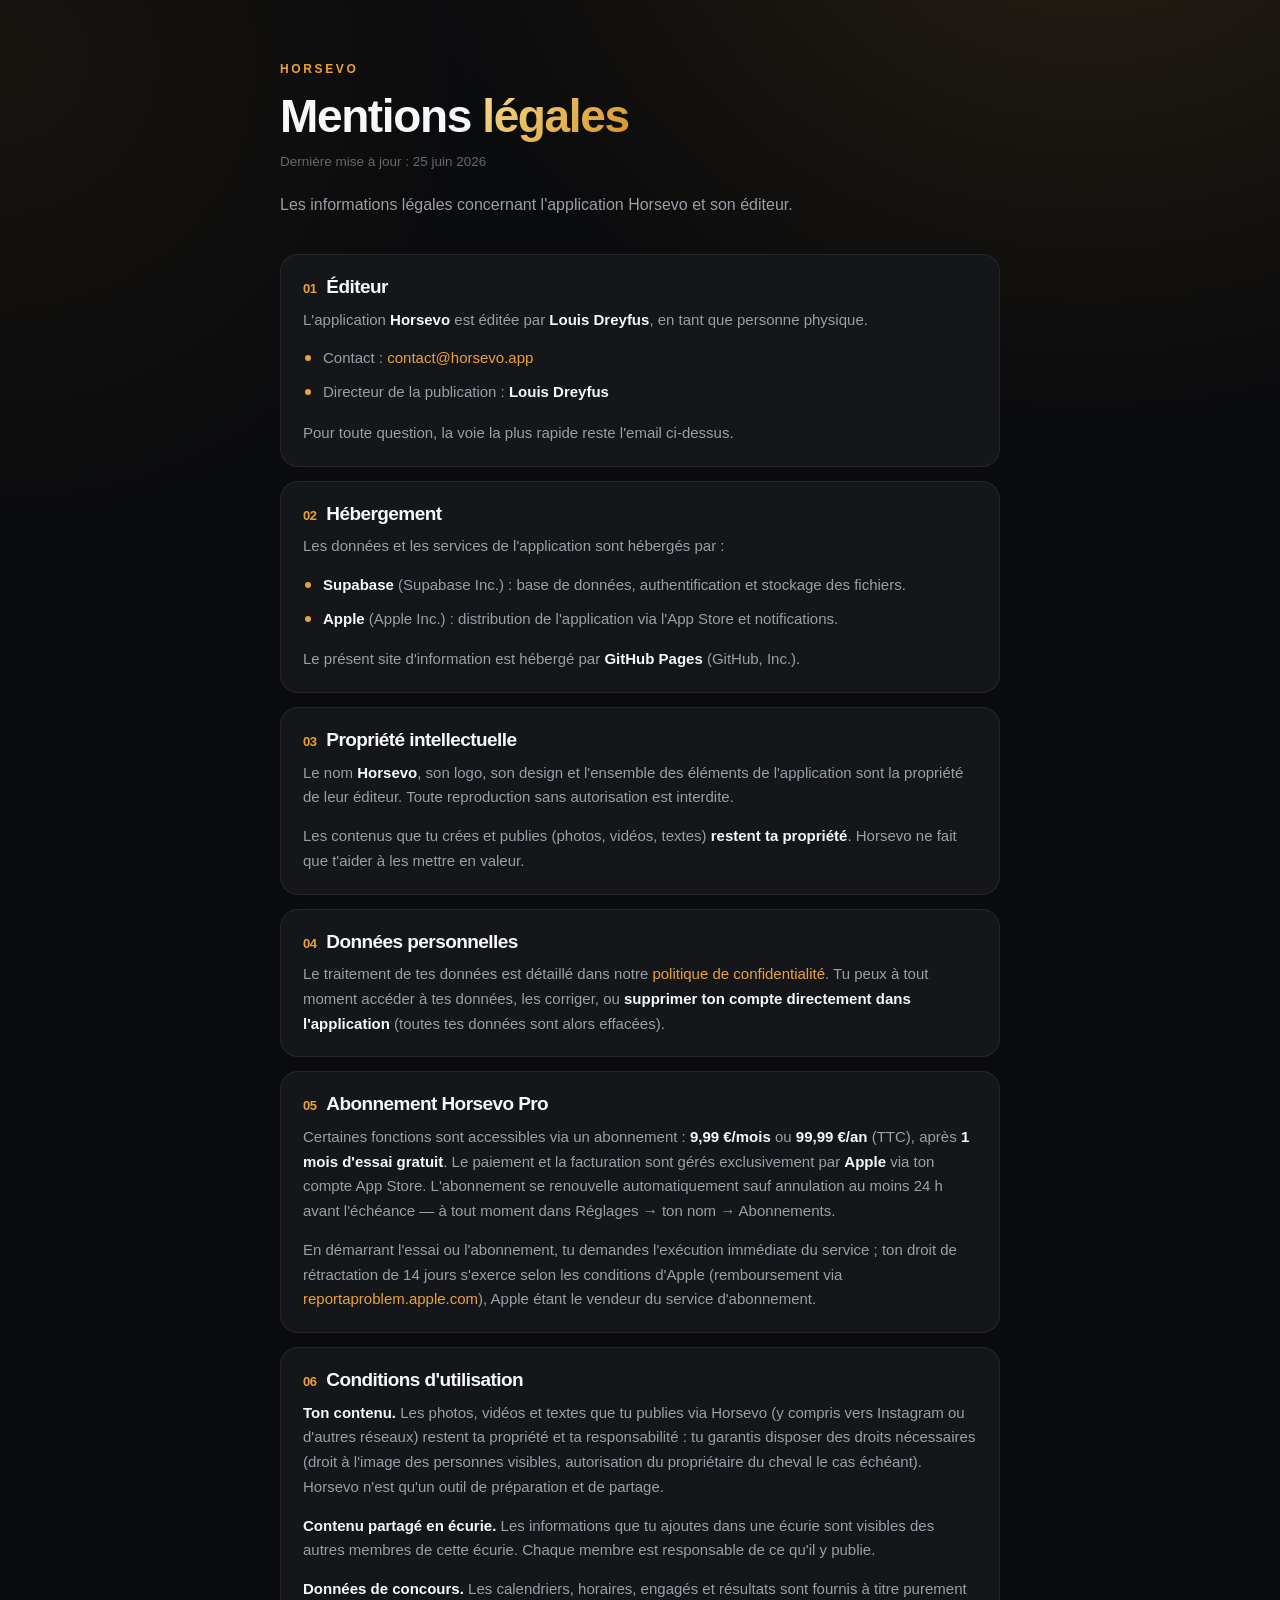
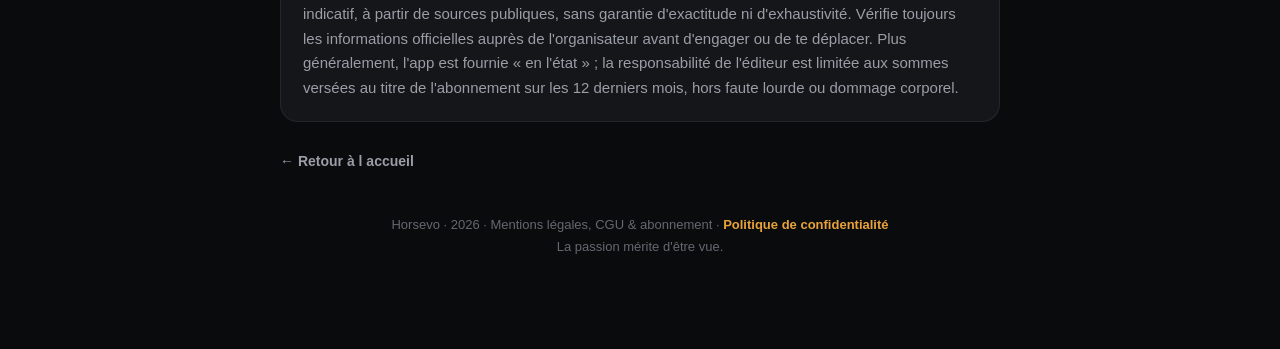
==== conditions.html @ 895c9dab "contact@horsevo.app remplace l'adresse personnelle (20 occurrences)" ====
<!doctype html>
<html lang="fr">
<head>
<meta charset="utf-8" />
<meta name="viewport" content="width=device-width, initial-scale=1, viewport-fit=cover" />
<title>Horsevo · Mentions légales</title>
<meta name="description" content="Mentions légales de l'application Horsevo.">


<style>
  :root{
    --bg:#0a0b0d;--surf:#15161a;--surf2:#1c1e23;--line:rgba(255,255,255,.07);
    --ink:#f6f8fa;--mut:#9a9ea7;--dim:#64686f;
    --amber:#e9a23b;--soft:#f3d488;--gold:linear-gradient(135deg,#f6da8c,#d49426);
  }
  *{box-sizing:border-box;margin:0;padding:0}
  body{background:var(--bg);color:var(--ink);font-family:-apple-system,BlinkMacSystemFont,"SF Pro Display","SF Pro Text","Helvetica Neue",Arial,sans-serif;line-height:1.65;-webkit-font-smoothing:antialiased;padding:0 22px 90px;
    background-image:radial-gradient(90% 50% at 85% -8%,rgba(233,162,59,.13),transparent 60%),radial-gradient(70% 45% at 0% 3%,rgba(233,162,59,.06),transparent 55%)}
  .wrap{max-width:720px;margin:0 auto}
  h1,h2{font-family:-apple-system,BlinkMacSystemFont,"SF Pro Display","SF Pro Text","Helvetica Neue",Arial,sans-serif;letter-spacing:-.03em;line-height:1.08;font-weight:600}
  a{color:var(--amber);text-decoration:none}
  a:hover{text-decoration:underline}
  .gold{background:var(--gold);-webkit-background-clip:text;background-clip:text;color:transparent}
  header{padding:60px 0 22px}
  .eyebrow{font-size:12px;letter-spacing:.22em;text-transform:uppercase;color:var(--amber);font-weight:600}
  h1{font-size:clamp(32px,8vw,46px);margin:12px 0 10px}
  .updated{font-size:13.5px;color:var(--dim);font-weight:500}
  .intro{font-size:16px;color:var(--mut);max-width:560px;margin:18px 0 0}
  section{background:var(--surf);border:1px solid var(--line);border-radius:18px;padding:22px 22px 6px;margin-top:14px}
  h2{font-size:19px;margin-bottom:10px;display:flex;align-items:baseline;gap:10px}
  h2 .num{font-size:13px;color:var(--amber);font-weight:600;font-family:-apple-system,BlinkMacSystemFont,"SF Pro Display","SF Pro Text","Helvetica Neue",Arial,sans-serif;flex:none}
  section p{font-size:15px;color:var(--mut);margin-bottom:14px}
  section p b,section li b{color:var(--ink);font-weight:600}
  ul{list-style:none;margin:0 0 16px;padding:0}
  li{position:relative;padding-left:20px;font-size:15px;color:var(--mut);margin-bottom:9px}
  li::before{content:"";position:absolute;left:2px;top:9px;width:6px;height:6px;border-radius:50%;background:var(--amber)}
  footer{text-align:center;padding:40px 0 0;color:var(--dim);font-size:13px;line-height:1.7}
  footer a{font-weight:600}
</style>
</head>
<body>
<div class="wrap">
  <header>
    <div class="eyebrow">Horsevo</div>
    <h1>Mentions <span class="gold">légales</span></h1>
    <div class="updated">Dernière mise à jour : 25 juin 2026</div>
    <p class="intro">Les informations légales concernant l'application Horsevo et son éditeur.</p>
  </header>

  <section>
    <h2><span class="num">01</span> Éditeur</h2>
    <p>L'application <b>Horsevo</b> est éditée par <b>Louis Dreyfus</b>, en tant que personne physique.</p>
    <ul>
      <li>Contact : <a href="mailto:contact@horsevo.app">contact@horsevo.app</a></li>
      <li>Directeur de la publication : <b>Louis Dreyfus</b></li>
    </ul>
    <p>Pour toute question, la voie la plus rapide reste l'email ci-dessus.</p>
  </section>

  <section>
    <h2><span class="num">02</span> Hébergement</h2>
    <p>Les données et les services de l'application sont hébergés par :</p>
    <ul>
      <li><b>Supabase</b> (Supabase Inc.) : base de données, authentification et stockage des fichiers.</li>
      <li><b>Apple</b> (Apple Inc.) : distribution de l'application via l'App Store et notifications.</li>
    </ul>
    <p>Le présent site d'information est hébergé par <b>GitHub Pages</b> (GitHub, Inc.).</p>
  </section>

  <section>
    <h2><span class="num">03</span> Propriété intellectuelle</h2>
    <p>Le nom <b>Horsevo</b>, son logo, son design et l'ensemble des éléments de l'application sont la propriété de leur éditeur. Toute reproduction sans autorisation est interdite.</p>
    <p>Les contenus que tu crées et publies (photos, vidéos, textes) <b>restent ta propriété</b>. Horsevo ne fait que t'aider à les mettre en valeur.</p>
  </section>

  <section>
    <h2><span class="num">04</span> Données personnelles</h2>
    <p>Le traitement de tes données est détaillé dans notre <a href="privacy.html">politique de confidentialité</a>. Tu peux à tout moment accéder à tes données, les corriger, ou <b>supprimer ton compte directement dans l'application</b> (toutes tes données sont alors effacées).</p>
  </section>

  <section>
    <h2><span class="num">05</span> Abonnement Horsevo Pro</h2>
    <p>Certaines fonctions sont accessibles via un abonnement : <b>9,99 €/mois</b> ou <b>99,99 €/an</b> (TTC), après <b>1 mois d'essai gratuit</b>. Le paiement et la facturation sont gérés exclusivement par <b>Apple</b> via ton compte App Store. L'abonnement se renouvelle automatiquement sauf annulation au moins 24 h avant l'échéance — à tout moment dans Réglages → ton nom → Abonnements.</p>
    <p>En démarrant l'essai ou l'abonnement, tu demandes l'exécution immédiate du service ; ton droit de rétractation de 14 jours s'exerce selon les conditions d'Apple (remboursement via <a href="https://reportaproblem.apple.com" rel="noopener">reportaproblem.apple.com</a>), Apple étant le vendeur du service d'abonnement.</p>
  </section>

  <section>
    <h2><span class="num">06</span> Conditions d'utilisation</h2>
    <p><b>Ton contenu.</b> Les photos, vidéos et textes que tu publies via Horsevo (y compris vers Instagram ou d'autres réseaux) restent ta propriété et ta responsabilité : tu garantis disposer des droits nécessaires (droit à l'image des personnes visibles, autorisation du propriétaire du cheval le cas échéant). Horsevo n'est qu'un outil de préparation et de partage.</p>
    <p><b>Contenu partagé en écurie.</b> Les informations que tu ajoutes dans une écurie sont visibles des autres membres de cette écurie. Chaque membre est responsable de ce qu'il y publie.</p>
    <p><b>Données de concours.</b> Les calendriers, horaires, engagés et résultats sont fournis à titre purement indicatif, à partir de sources publiques, sans garantie d'exactitude ni d'exhaustivité. Vérifie toujours les informations officielles auprès de l'organisateur avant d'engager ou de te déplacer. Plus généralement, l'app est fournie « en l'état » ; la responsabilité de l'éditeur est limitée aux sommes versées au titre de l'abonnement sur les 12 derniers mois, hors faute lourde ou dommage corporel.</p>
  </section>

  
  <a href="/" style="display:inline-block;margin-top:28px;font-size:14px;font-weight:600;color:var(--mut);text-decoration:none">← Retour à l accueil</a>

  <footer>
    Horsevo · 2026 · Mentions légales, CGU &amp; abonnement · <a href="privacy.html">Politique de confidentialité</a><br>
    La passion mérite d'être vue.
  </footer>
</div>
</body>
</html>
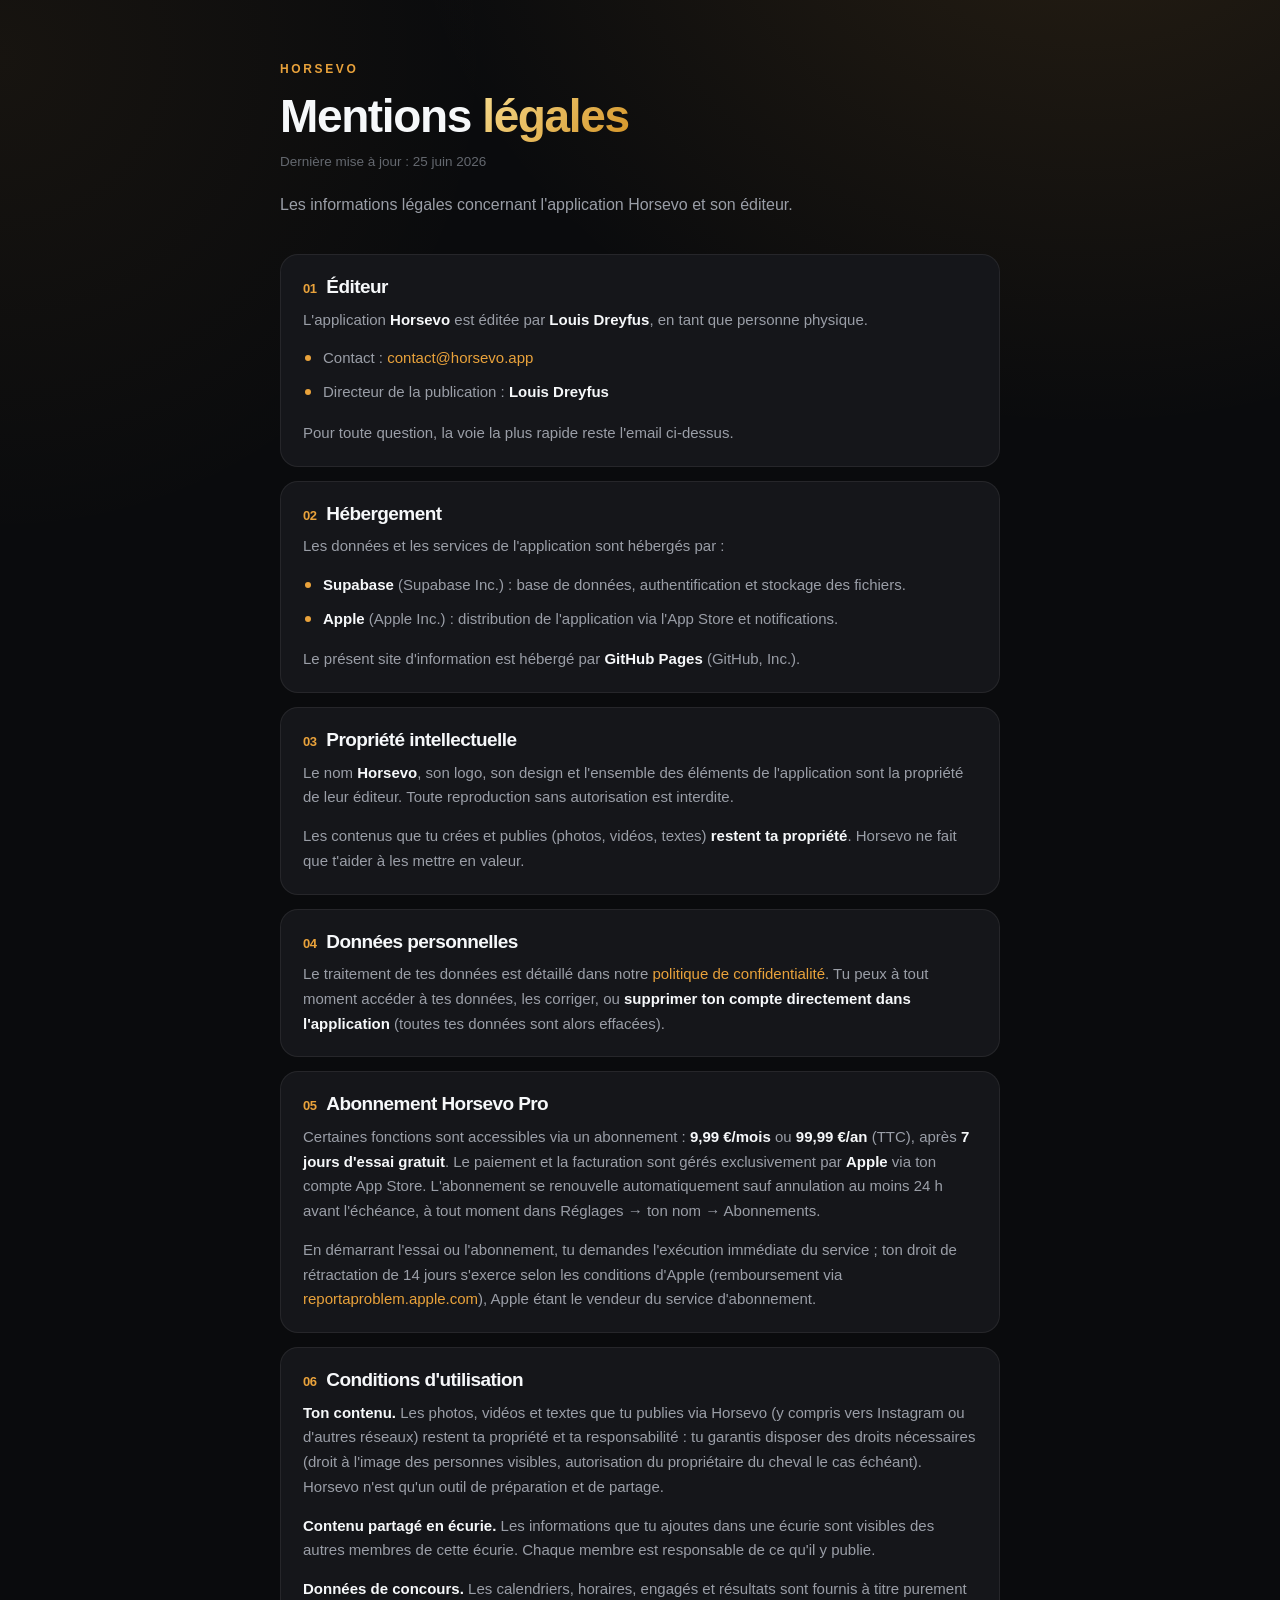
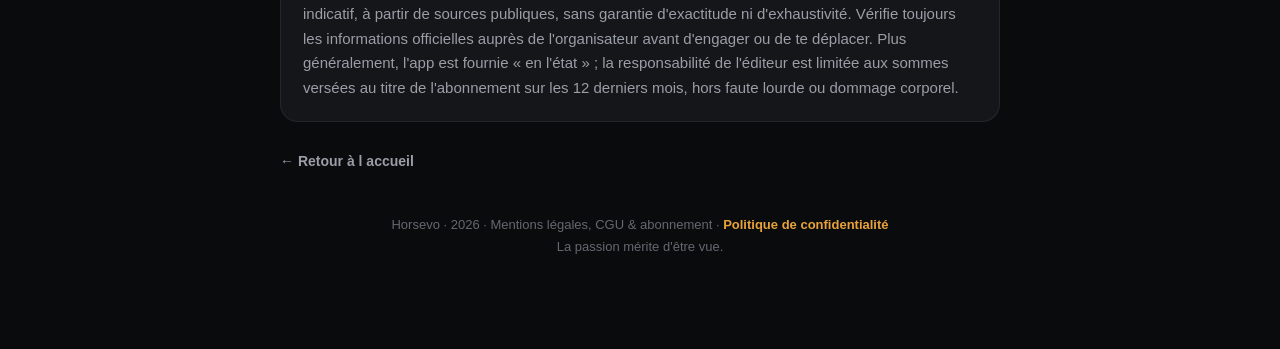
==== commit 9064729b: "Nouveau site vitrine : accueil refait, film de présentation, essai de 7 jours Accueil entièrement re" ====
--- a/conditions.html
+++ b/conditions.html
@@ -75,12 +75,12 @@
 
   <section>
     <h2><span class="num">04</span> Données personnelles</h2>
-    <p>Le traitement de tes données est détaillé dans notre <a href="privacy.html">politique de confidentialité</a>. Tu peux à tout moment accéder à tes données, les corriger, ou <b>supprimer ton compte directement dans l'application</b> (toutes tes données sont alors effacées).</p>
+    <p>Le traitement de tes données est détaillé dans notre <a href="/confidentialite">politique de confidentialité</a>. Tu peux à tout moment accéder à tes données, les corriger, ou <b>supprimer ton compte directement dans l'application</b> (toutes tes données sont alors effacées).</p>
   </section>
 
   <section>
     <h2><span class="num">05</span> Abonnement Horsevo Pro</h2>
-    <p>Certaines fonctions sont accessibles via un abonnement : <b>9,99 €/mois</b> ou <b>99,99 €/an</b> (TTC), après <b>1 mois d'essai gratuit</b>. Le paiement et la facturation sont gérés exclusivement par <b>Apple</b> via ton compte App Store. L'abonnement se renouvelle automatiquement sauf annulation au moins 24 h avant l'échéance — à tout moment dans Réglages → ton nom → Abonnements.</p>
+    <p>Certaines fonctions sont accessibles via un abonnement : <b>9,99 €/mois</b> ou <b>99,99 €/an</b> (TTC), après <b>7 jours d'essai gratuit</b>. Le paiement et la facturation sont gérés exclusivement par <b>Apple</b> via ton compte App Store. L'abonnement se renouvelle automatiquement sauf annulation au moins 24 h avant l'échéance, à tout moment dans Réglages → ton nom → Abonnements.</p>
     <p>En démarrant l'essai ou l'abonnement, tu demandes l'exécution immédiate du service ; ton droit de rétractation de 14 jours s'exerce selon les conditions d'Apple (remboursement via <a href="https://reportaproblem.apple.com" rel="noopener">reportaproblem.apple.com</a>), Apple étant le vendeur du service d'abonnement.</p>
   </section>
 
@@ -95,7 +95,7 @@
   <a href="/" style="display:inline-block;margin-top:28px;font-size:14px;font-weight:600;color:var(--mut);text-decoration:none">← Retour à l accueil</a>
 
   <footer>
-    Horsevo · 2026 · Mentions légales, CGU &amp; abonnement · <a href="privacy.html">Politique de confidentialité</a><br>
+    Horsevo · 2026 · Mentions légales, CGU &amp; abonnement · <a href="/confidentialite">Politique de confidentialité</a><br>
     La passion mérite d'être vue.
   </footer>
 </div>
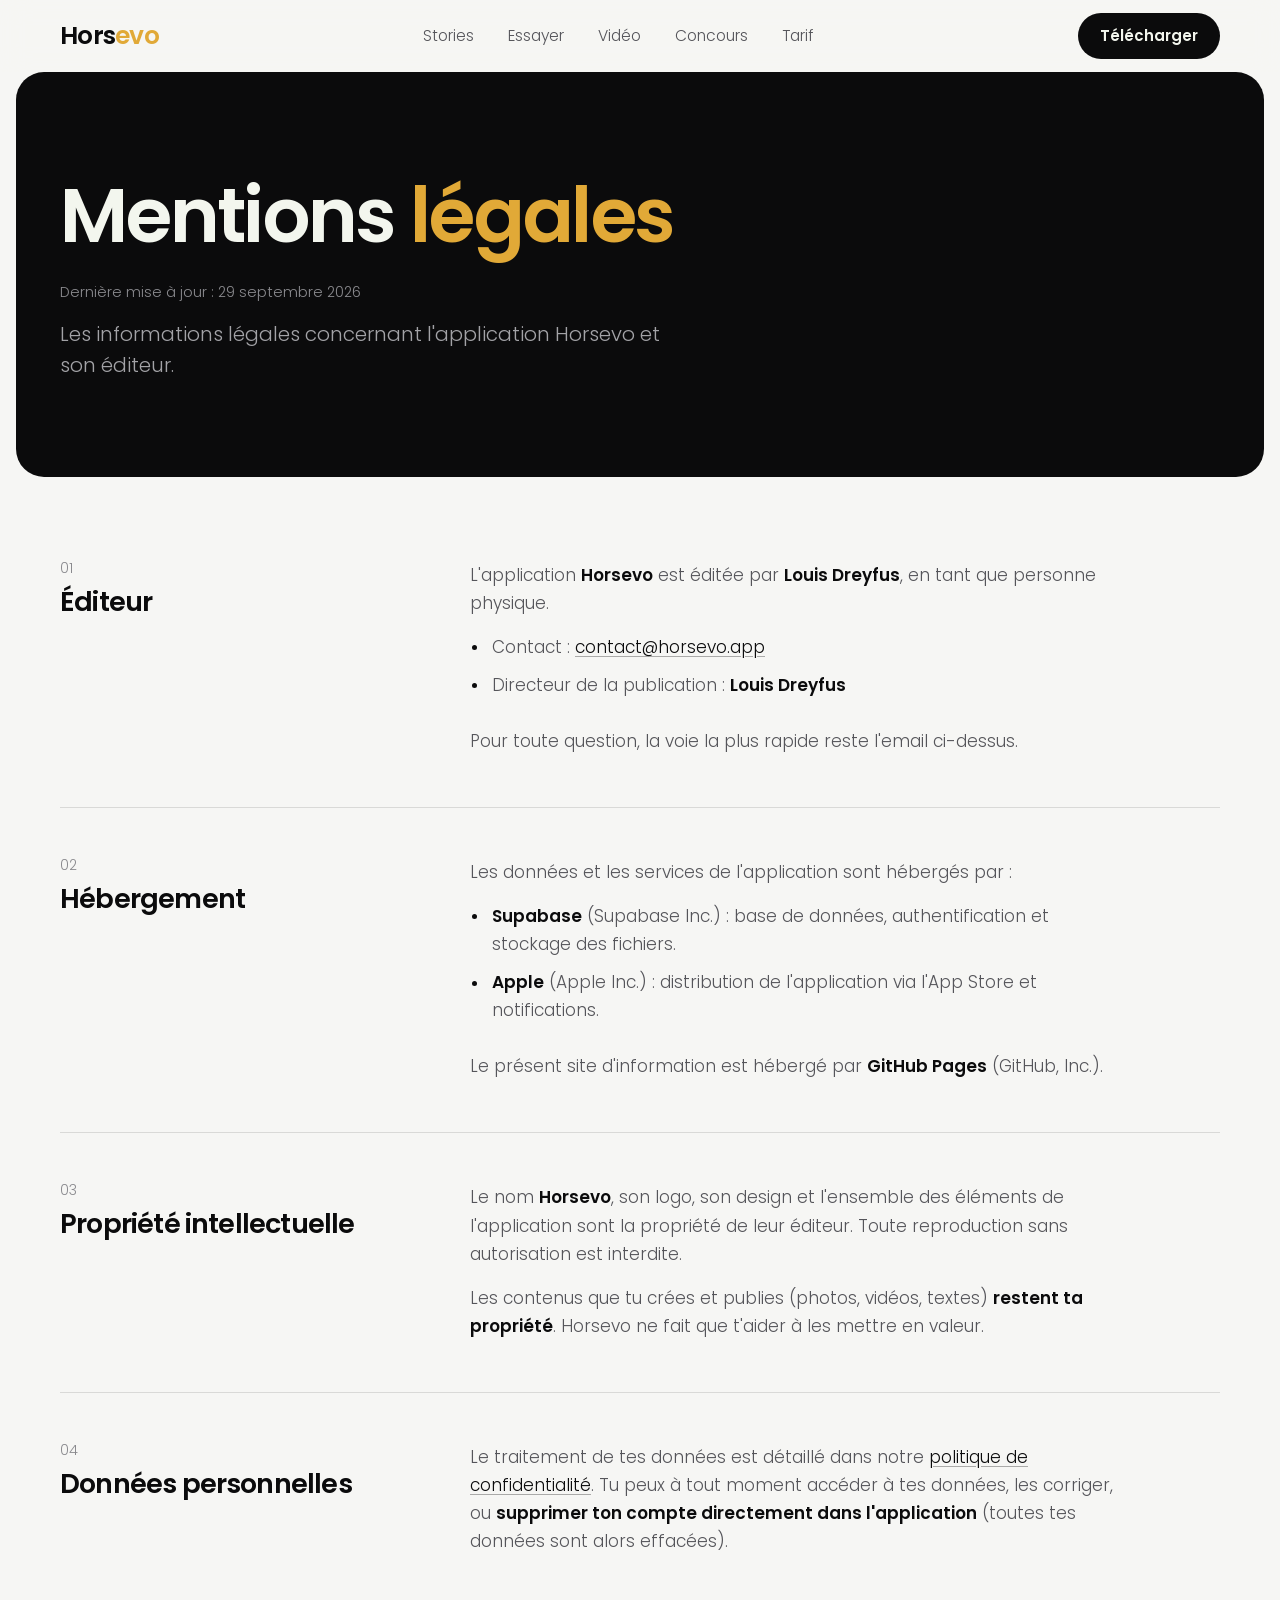
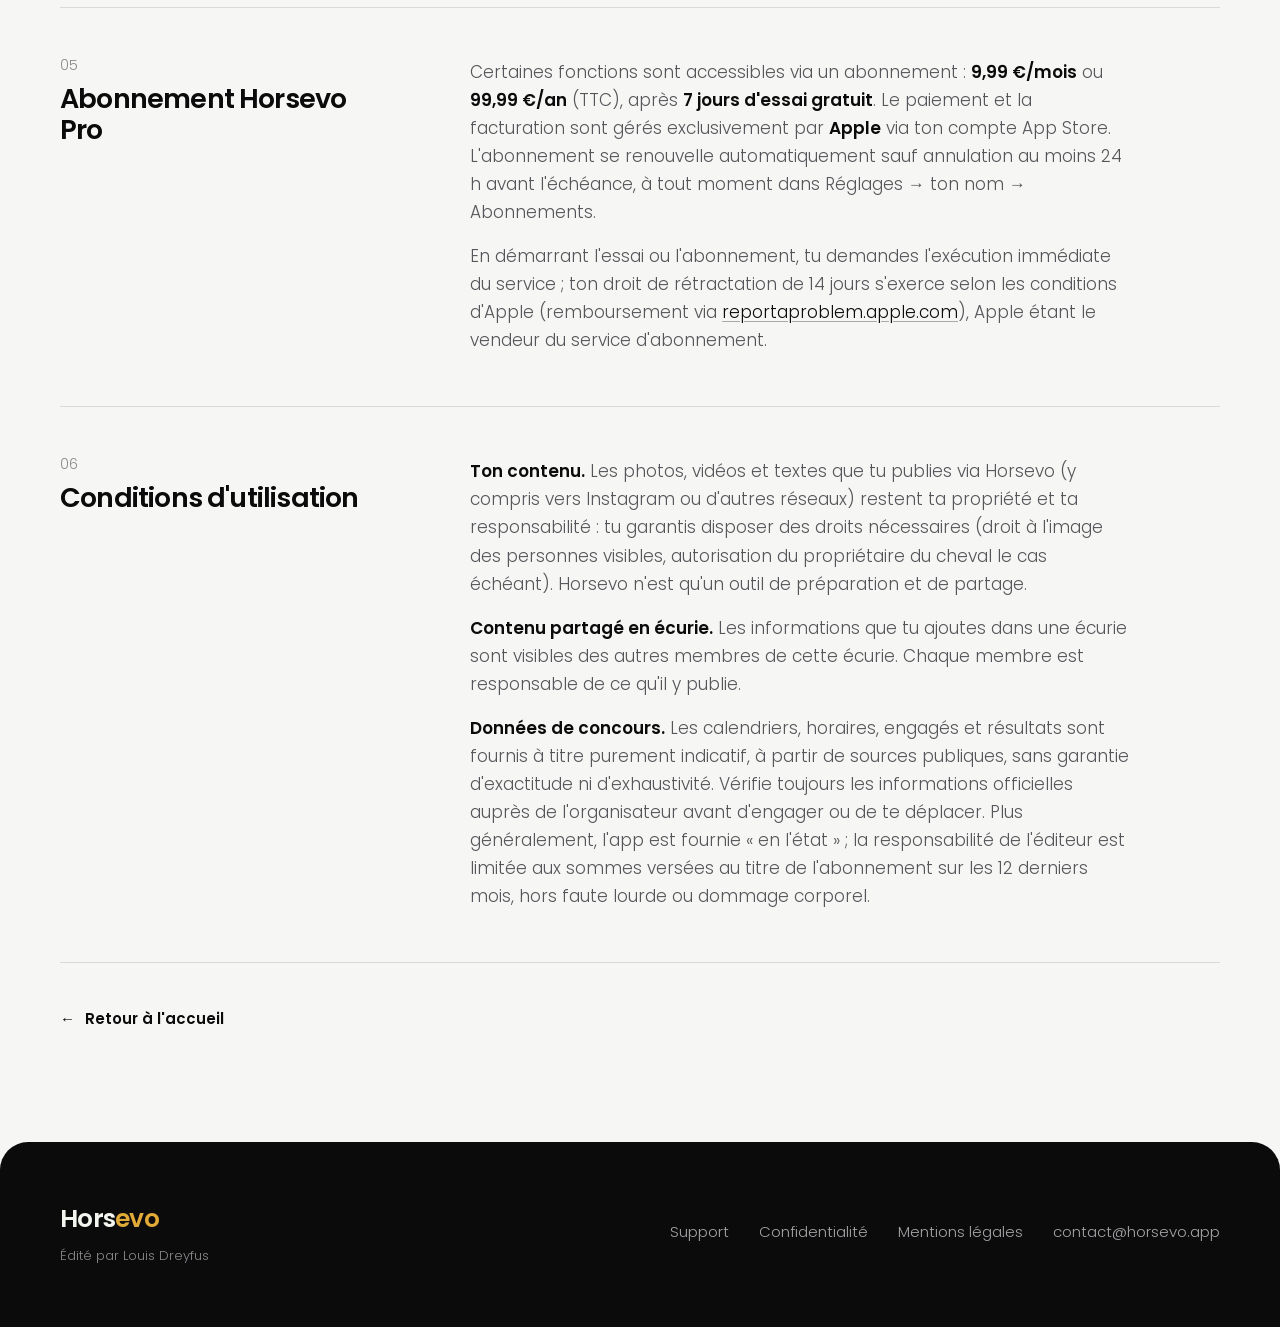
==== commit 3cfe9122: "Pages annexes dans le style du site Support, confidentialité, mentions légales et confirmation d'e-m" ====
--- a/conditions.html
+++ b/conditions.html
@@ -4,48 +4,42 @@
 <meta charset="utf-8" />
 <meta name="viewport" content="width=device-width, initial-scale=1, viewport-fit=cover" />
 <title>Horsevo · Mentions légales</title>
-<meta name="description" content="Mentions légales de l'application Horsevo.">
-
-
-<style>
-  :root{
-    --bg:#0a0b0d;--surf:#15161a;--surf2:#1c1e23;--line:rgba(255,255,255,.07);
-    --ink:#f6f8fa;--mut:#9a9ea7;--dim:#64686f;
-    --amber:#e9a23b;--soft:#f3d488;--gold:linear-gradient(135deg,#f6da8c,#d49426);
-  }
-  *{box-sizing:border-box;margin:0;padding:0}
-  body{background:var(--bg);color:var(--ink);font-family:-apple-system,BlinkMacSystemFont,"SF Pro Display","SF Pro Text","Helvetica Neue",Arial,sans-serif;line-height:1.65;-webkit-font-smoothing:antialiased;padding:0 22px 90px;
-    background-image:radial-gradient(90% 50% at 85% -8%,rgba(233,162,59,.13),transparent 60%),radial-gradient(70% 45% at 0% 3%,rgba(233,162,59,.06),transparent 55%)}
-  .wrap{max-width:720px;margin:0 auto}
-  h1,h2{font-family:-apple-system,BlinkMacSystemFont,"SF Pro Display","SF Pro Text","Helvetica Neue",Arial,sans-serif;letter-spacing:-.03em;line-height:1.08;font-weight:600}
-  a{color:var(--amber);text-decoration:none}
-  a:hover{text-decoration:underline}
-  .gold{background:var(--gold);-webkit-background-clip:text;background-clip:text;color:transparent}
-  header{padding:60px 0 22px}
-  .eyebrow{font-size:12px;letter-spacing:.22em;text-transform:uppercase;color:var(--amber);font-weight:600}
-  h1{font-size:clamp(32px,8vw,46px);margin:12px 0 10px}
-  .updated{font-size:13.5px;color:var(--dim);font-weight:500}
-  .intro{font-size:16px;color:var(--mut);max-width:560px;margin:18px 0 0}
-  section{background:var(--surf);border:1px solid var(--line);border-radius:18px;padding:22px 22px 6px;margin-top:14px}
-  h2{font-size:19px;margin-bottom:10px;display:flex;align-items:baseline;gap:10px}
-  h2 .num{font-size:13px;color:var(--amber);font-weight:600;font-family:-apple-system,BlinkMacSystemFont,"SF Pro Display","SF Pro Text","Helvetica Neue",Arial,sans-serif;flex:none}
-  section p{font-size:15px;color:var(--mut);margin-bottom:14px}
-  section p b,section li b{color:var(--ink);font-weight:600}
-  ul{list-style:none;margin:0 0 16px;padding:0}
-  li{position:relative;padding-left:20px;font-size:15px;color:var(--mut);margin-bottom:9px}
-  li::before{content:"";position:absolute;left:2px;top:9px;width:6px;height:6px;border-radius:50%;background:var(--amber)}
-  footer{text-align:center;padding:40px 0 0;color:var(--dim);font-size:13px;line-height:1.7}
-  footer a{font-weight:600}
-</style>
+<meta name="description" content="Mentions légales de l'application Horsevo." />
+<meta name="theme-color" content="#F6F6F4" />
+<link rel="canonical" href="https://horsevo.app/conditions" />
+<link rel="icon" type="image/png" sizes="32x32" href="/assets/favicon-32.png" />
+<link rel="apple-touch-icon" href="/assets/apple-touch-icon.png" />
+<link rel="preload" href="/assets/fonts/poppins-semibold-latin.woff2" as="font" type="font/woff2" crossorigin />
+<link rel="preload" href="/assets/fonts/poppins-light-latin.woff2" as="font" type="font/woff2" crossorigin />
+<link rel="stylesheet" href="/assets/pages.css" />
 </head>
 <body>
-<div class="wrap">
-  <header>
-    <div class="eyebrow">Horsevo</div>
+
+<nav aria-label="Navigation principale">
+  <div class="wrap">
+    <a class="wm" href="/" aria-label="Horsevo, accueil">Hors<b>evo</b></a>
+    <div class="links">
+      <a href="/#stories">Stories</a>
+      <a href="/#simulateur">Essayer</a>
+      <a href="/#video">Vidéo</a>
+      <a href="/#concours">Concours</a>
+      <a href="/#tarif">Tarif</a>
+    </div>
+    <a class="btn" href="https://apps.apple.com/fr/app/id6760648026">Télécharger</a>
+  </div>
+</nav>
+
+<main>
+
+<header class="tete">
+  <div class="wrap">
     <h1>Mentions <span class="gold">légales</span></h1>
-    <div class="updated">Dernière mise à jour : 25 juin 2026</div>
+    <div class="updated">Dernière mise à jour : 29 septembre 2026</div>
     <p class="intro">Les informations légales concernant l'application Horsevo et son éditeur.</p>
-  </header>
+  </div>
+</header>
+
+<div class="wrap corps">
 
   <section>
     <h2><span class="num">01</span> Éditeur</h2>
@@ -91,13 +85,26 @@
     <p><b>Données de concours.</b> Les calendriers, horaires, engagés et résultats sont fournis à titre purement indicatif, à partir de sources publiques, sans garantie d'exactitude ni d'exhaustivité. Vérifie toujours les informations officielles auprès de l'organisateur avant d'engager ou de te déplacer. Plus généralement, l'app est fournie « en l'état » ; la responsabilité de l'éditeur est limitée aux sommes versées au titre de l'abonnement sur les 12 derniers mois, hors faute lourde ou dommage corporel.</p>
   </section>
 
-  
-  <a href="/" style="display:inline-block;margin-top:28px;font-size:14px;font-weight:600;color:var(--mut);text-decoration:none">← Retour à l accueil</a>
+  <a class="back" href="/">Retour à l'accueil</a>
 
-  <footer>
-    Horsevo · 2026 · Mentions légales, CGU &amp; abonnement · <a href="/confidentialite">Politique de confidentialité</a><br>
-    La passion mérite d'être vue.
-  </footer>
 </div>
+
+</main>
+
+<footer class="pied">
+  <div class="wrap">
+    <div>
+      <div class="wm">Hors<b>evo</b></div>
+      <span class="edite">Édité par Louis Dreyfus</span>
+    </div>
+    <div class="fl">
+      <a href="/support">Support</a>
+      <a href="/confidentialite">Confidentialité</a>
+      <a href="/conditions">Mentions légales</a>
+      <a href="mailto:contact@horsevo.app">contact@horsevo.app</a>
+    </div>
+  </div>
+</footer>
+
 </body>
 </html>
--- a/assets/pages.css
+++ b/assets/pages.css
@@ -0,0 +1,88 @@
+/* Pages annexes de horsevo.app : support, confidentialité, mentions légales, confirmation.
+   Mêmes couleurs et mêmes polices que l'accueil (charte Horsevo, septembre 2026). */
+@font-face{font-family:Poppins;font-weight:300;font-style:normal;font-display:swap;src:url(/assets/fonts/poppins-light-latin.woff2) format("woff2")}
+@font-face{font-family:Poppins;font-weight:600;font-style:normal;font-display:swap;src:url(/assets/fonts/poppins-semibold-latin.woff2) format("woff2")}
+:root{
+  --noir:#0B0B0C; --casse:#F3F6EE; --papier:#F6F6F4; --gris:#8A8A8E; --or:#E1A937;
+  --texte2:#55555A; --trait:rgba(11,11,12,.12);
+  --r:28px;
+}
+*{box-sizing:border-box;margin:0;padding:0}
+html{-webkit-text-size-adjust:100%}
+body{background:var(--papier);color:var(--noir);font-family:Poppins,-apple-system,BlinkMacSystemFont,"Helvetica Neue",Arial,sans-serif;
+  font-weight:300;font-size:17px;line-height:1.65;-webkit-font-smoothing:antialiased;overflow-x:hidden}
+a{color:inherit}
+:focus-visible{outline:2px solid var(--or);outline-offset:3px;border-radius:6px}
+.wrap{max-width:1240px;margin:0 auto;padding:0 40px}
+h1,h2{font-weight:600;letter-spacing:-.035em;line-height:1.04}
+
+/* barre du haut */
+nav{position:sticky;top:0;z-index:20;background:rgba(246,246,244,.84);backdrop-filter:saturate(1.4) blur(14px);-webkit-backdrop-filter:saturate(1.4) blur(14px)}
+nav .wrap{display:flex;align-items:center;justify-content:space-between;height:72px}
+nav a{text-decoration:none}
+.wm{font-size:25px;font-weight:600;letter-spacing:-.03em}
+.wm b{color:var(--or);font-weight:600}
+.links{display:flex;gap:34px;font-size:15.5px;color:var(--texte2)}
+.links a{transition:color .2s}
+.links a:hover{color:var(--noir)}
+.btn{display:inline-flex;align-items:center;background:var(--noir);color:var(--casse);border-radius:999px;padding:11px 22px;font-size:15px;font-weight:600;transition:transform .25s ease}
+.btn:hover{transform:translateY(-1px)}
+
+/* titre de page, sur panneau noir */
+.tete{margin:0 16px;border-radius:var(--r);background:var(--noir);color:var(--casse);padding:104px 0 96px}
+.tete h1{font-size:76px;max-width:900px}
+.tete .gold{color:var(--or)}
+.tete .updated{margin-top:26px;font-size:14.5px;color:var(--gris)}
+.tete .intro{margin-top:24px;font-size:20px;line-height:1.55;color:#A3A3A7;max-width:640px}
+.tete .updated + .intro{margin-top:14px}
+
+/* rubriques : le titre à gauche, le texte à droite */
+.corps{padding-top:34px}
+.corps section{display:grid;grid-template-columns:330px minmax(0,660px);column-gap:80px;padding:50px 0 36px;border-bottom:1px solid var(--trait)}
+.corps section > h2{grid-column:1;grid-row:1 / span 12;font-size:27px;line-height:1.14;letter-spacing:-.03em}
+.corps section > :not(h2){grid-column:2}
+.corps .num{display:block;font-size:14px;font-weight:300;letter-spacing:0;color:var(--gris);margin-bottom:10px}
+.corps p,.corps li{color:var(--texte2)}
+.corps p{margin-bottom:16px}
+.corps b{color:var(--noir);font-weight:600}
+.corps section a{text-decoration:underline;text-decoration-color:rgba(11,11,12,.32);text-underline-offset:3px;color:var(--noir);transition:text-decoration-color .2s}
+.corps section a:hover{text-decoration-color:var(--noir)}
+.corps ul{list-style:none;margin:0 0 18px}
+.corps li{position:relative;padding-left:22px;margin-bottom:10px}
+.corps li::before{content:"";position:absolute;left:2px;top:.72em;width:5px;height:5px;border-radius:50%;background:var(--noir)}
+.corps .pill{color:var(--noir);font-weight:600}
+.corps section a.mailto{display:inline-block;justify-self:start;background:var(--noir);color:var(--casse);border-radius:999px;padding:13px 26px;font-size:16px;font-weight:600;text-decoration:none;margin:4px 0 18px;transition:transform .25s ease}
+.corps section a.mailto:hover{transform:translateY(-1px)}
+.back{display:inline-block;margin:44px 0 0;font-size:15px;font-weight:600;text-decoration:none}
+.back::before{content:"←";margin-right:10px;display:inline-block;transition:transform .25s ease}
+.back:hover::before{transform:translateX(-3px)}
+
+/* pied de page */
+.pied{margin-top:110px;border-radius:var(--r) var(--r) 0 0;background:var(--noir);color:#A3A3A7;padding:56px 0 60px;font-size:15px}
+.pied .wrap{display:flex;justify-content:space-between;align-items:center;gap:30px;flex-wrap:wrap}
+.pied a{text-decoration:none;transition:color .2s}
+.pied .fl{display:flex;gap:30px}
+.pied .fl a:hover{color:var(--casse)}
+.pied .wm{color:var(--casse)}
+.edite{display:block;font-size:13px;margin-top:6px;color:var(--gris)}
+
+@media(max-width:1080px){
+  .tete h1{font-size:64px}
+  .corps section{grid-template-columns:260px minmax(0,1fr);column-gap:50px}
+}
+@media(max-width:900px){
+  body{font-size:16.5px}
+  .wrap{padding:0 22px}
+  .links{display:none}
+  nav .wrap{height:62px}
+  .btn{padding:10px 18px;font-size:14.5px}
+  .tete{margin:0 10px;padding:64px 0 60px}
+  .tete h1{font-size:clamp(38px,11.4vw,52px)}
+  .tete .intro{font-size:17.5px}
+  .corps{padding-top:14px}
+  .corps section{display:block;padding:38px 0 24px}
+  .corps section > h2{font-size:24px;margin-bottom:16px}
+  .pied{margin-top:80px;padding:46px 0 50px}
+  .pied .wrap{flex-direction:column;align-items:flex-start;gap:18px}
+  .pied .fl{flex-wrap:wrap;gap:12px 24px}
+}
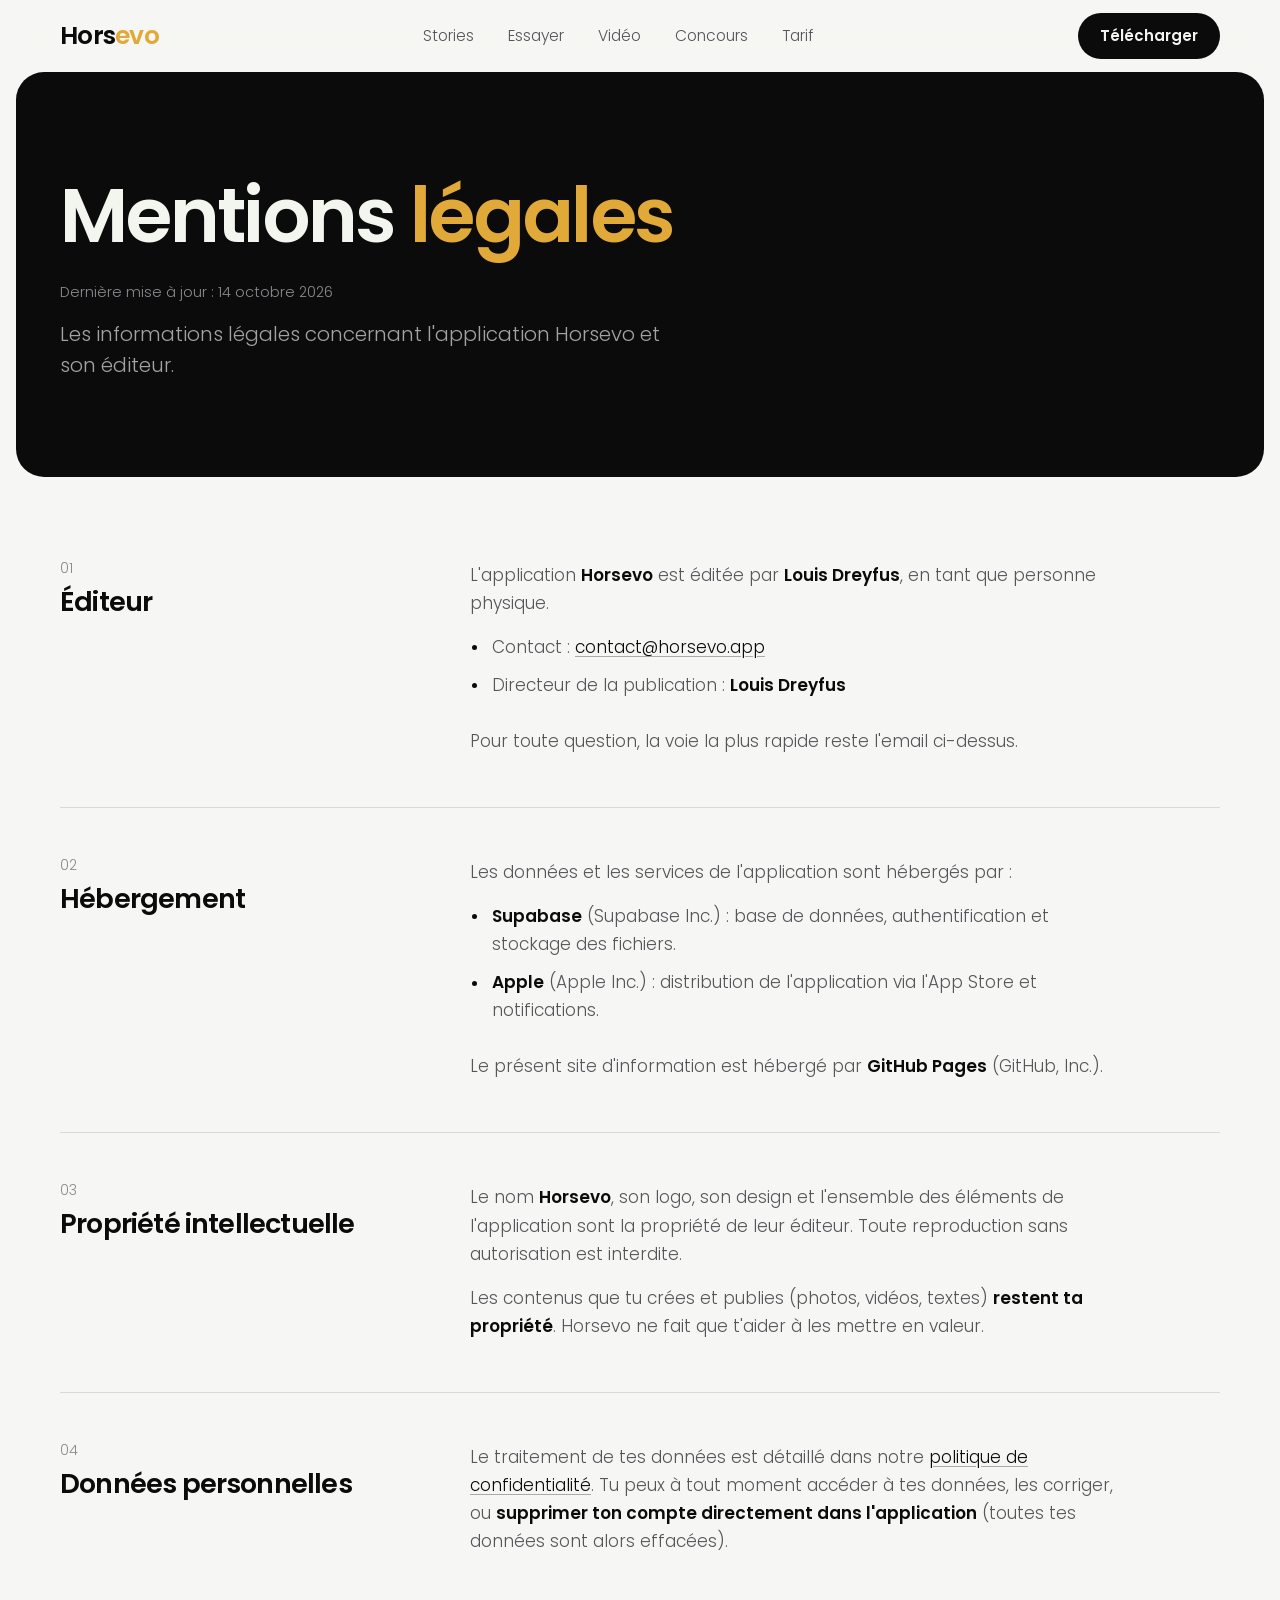
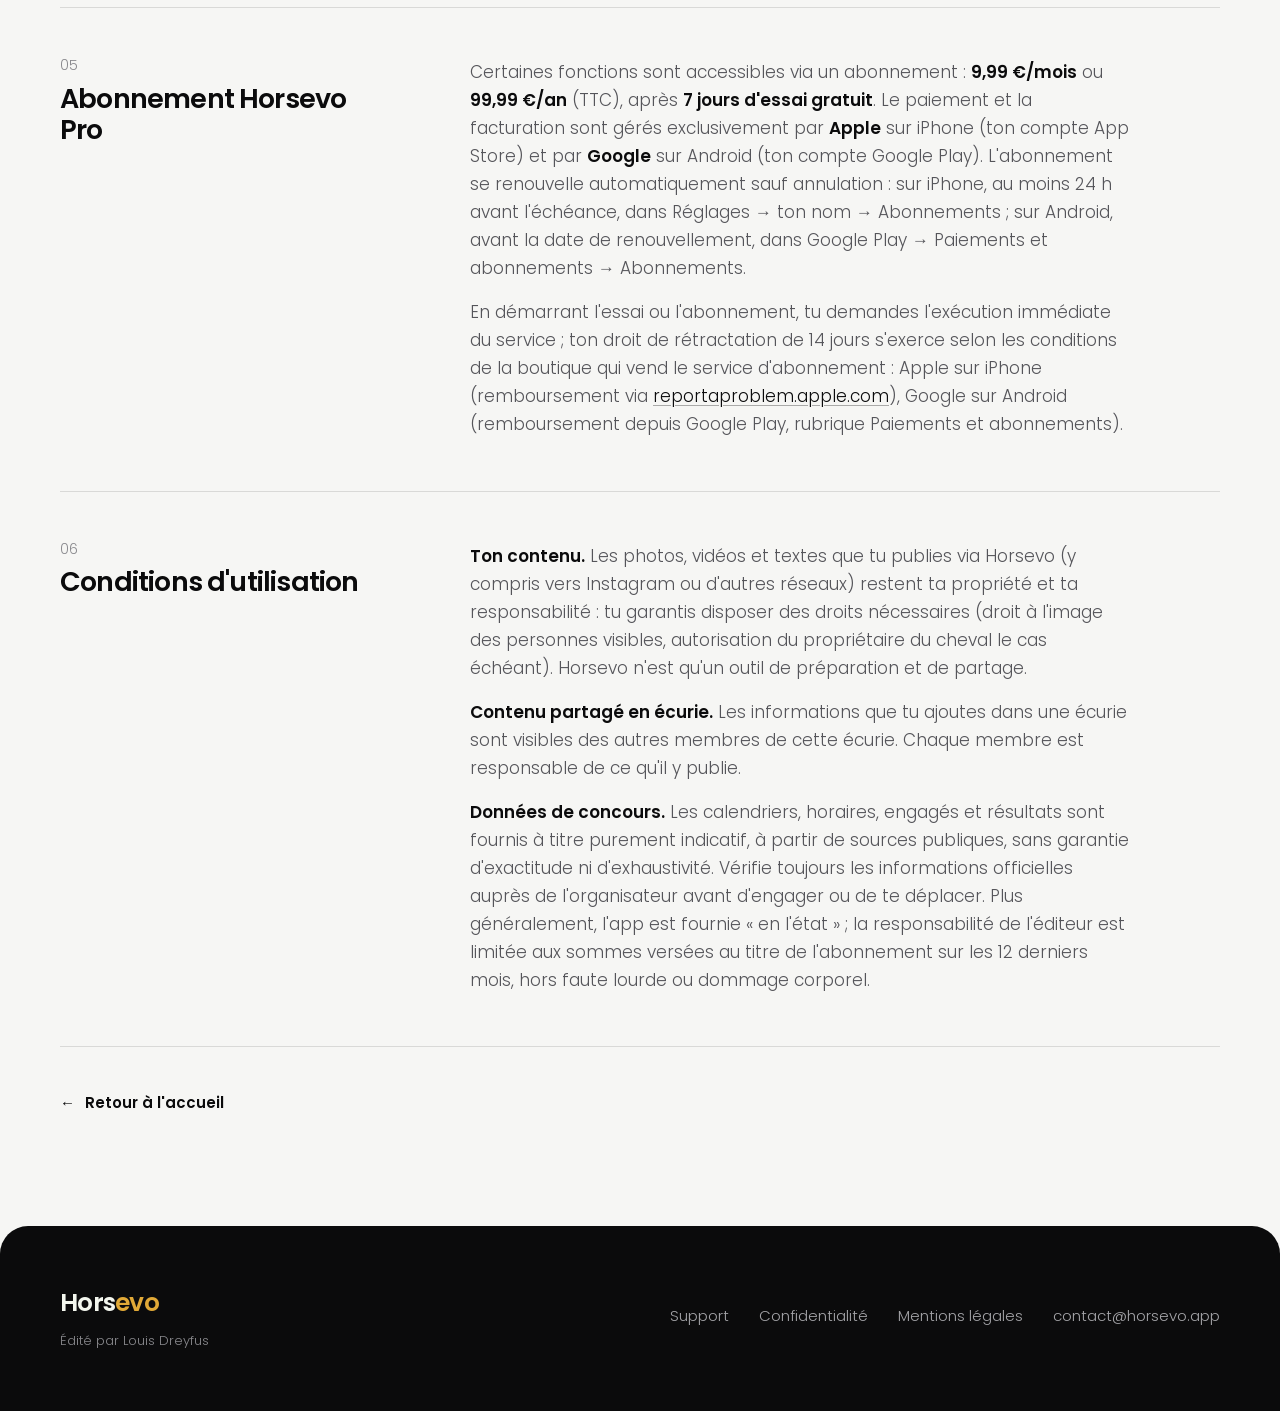
==== commit 49103530: "mentions légales : l'abonnement passe aussi par Google Play sur Android Co-Authored-By: Claude Opus " ====
--- a/conditions.html
+++ b/conditions.html
@@ -34,7 +34,7 @@
 <header class="tete">
   <div class="wrap">
     <h1>Mentions <span class="gold">légales</span></h1>
-    <div class="updated">Dernière mise à jour : 29 septembre 2026</div>
+    <div class="updated">Dernière mise à jour : 14 octobre 2026</div>
     <p class="intro">Les informations légales concernant l'application Horsevo et son éditeur.</p>
   </div>
 </header>
@@ -74,8 +74,8 @@
 
   <section>
     <h2><span class="num">05</span> Abonnement Horsevo Pro</h2>
-    <p>Certaines fonctions sont accessibles via un abonnement : <b>9,99 €/mois</b> ou <b>99,99 €/an</b> (TTC), après <b>7 jours d'essai gratuit</b>. Le paiement et la facturation sont gérés exclusivement par <b>Apple</b> via ton compte App Store. L'abonnement se renouvelle automatiquement sauf annulation au moins 24 h avant l'échéance, à tout moment dans Réglages → ton nom → Abonnements.</p>
-    <p>En démarrant l'essai ou l'abonnement, tu demandes l'exécution immédiate du service ; ton droit de rétractation de 14 jours s'exerce selon les conditions d'Apple (remboursement via <a href="https://reportaproblem.apple.com" rel="noopener">reportaproblem.apple.com</a>), Apple étant le vendeur du service d'abonnement.</p>
+    <p>Certaines fonctions sont accessibles via un abonnement : <b>9,99 €/mois</b> ou <b>99,99 €/an</b> (TTC), après <b>7 jours d'essai gratuit</b>. Le paiement et la facturation sont gérés exclusivement par <b>Apple</b> sur iPhone (ton compte App Store) et par <b>Google</b> sur Android (ton compte Google Play). L'abonnement se renouvelle automatiquement sauf annulation : sur iPhone, au moins 24 h avant l'échéance, dans Réglages → ton nom → Abonnements ; sur Android, avant la date de renouvellement, dans Google Play → Paiements et abonnements → Abonnements.</p>
+    <p>En démarrant l'essai ou l'abonnement, tu demandes l'exécution immédiate du service ; ton droit de rétractation de 14 jours s'exerce selon les conditions de la boutique qui vend le service d'abonnement : Apple sur iPhone (remboursement via <a href="https://reportaproblem.apple.com" rel="noopener">reportaproblem.apple.com</a>), Google sur Android (remboursement depuis Google Play, rubrique Paiements et abonnements).</p>
   </section>
 
   <section>
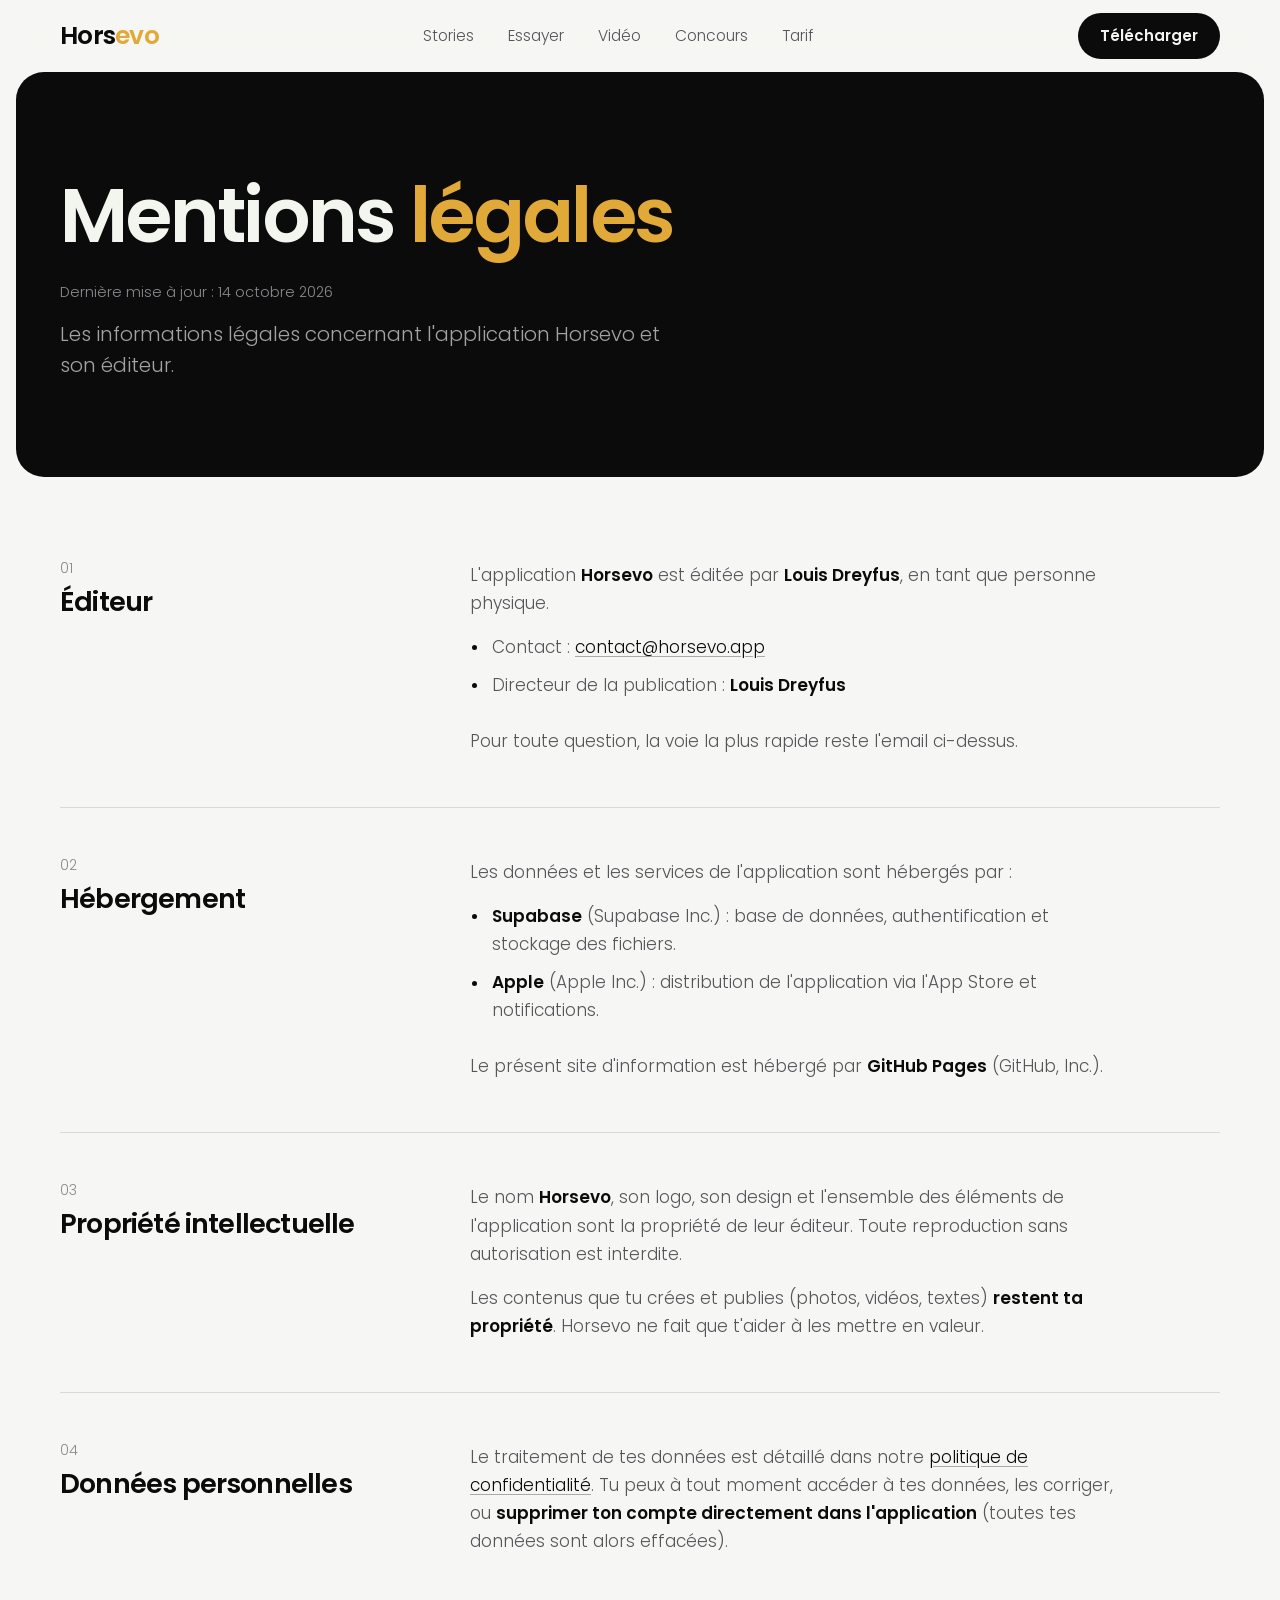
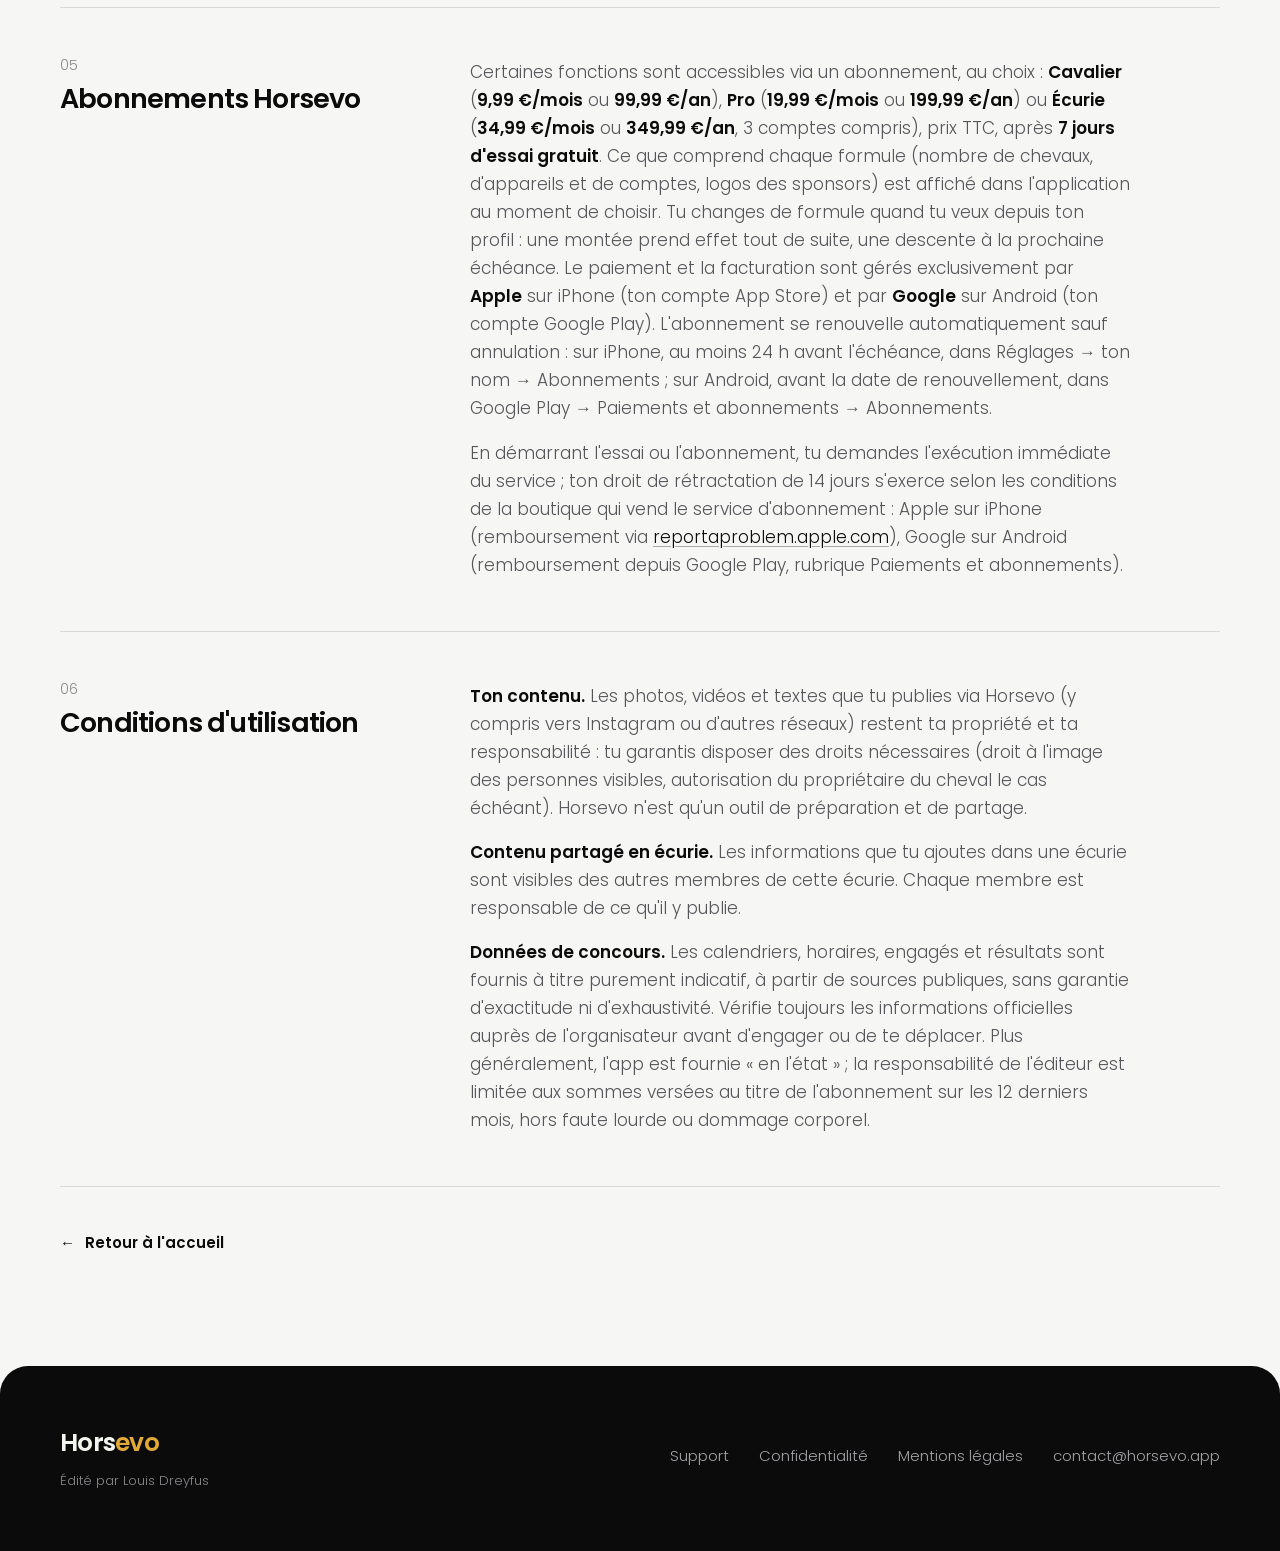
==== commit 9f5da181: "Jour J des formules : Pro et Écurie sans « Bientôt », conditions avec les trois formules (à publier " ====
--- a/conditions.html
+++ b/conditions.html
@@ -73,8 +73,8 @@
   </section>
 
   <section>
-    <h2><span class="num">05</span> Abonnement Horsevo Pro</h2>
-    <p>Certaines fonctions sont accessibles via un abonnement : <b>9,99 €/mois</b> ou <b>99,99 €/an</b> (TTC), après <b>7 jours d'essai gratuit</b>. Le paiement et la facturation sont gérés exclusivement par <b>Apple</b> sur iPhone (ton compte App Store) et par <b>Google</b> sur Android (ton compte Google Play). L'abonnement se renouvelle automatiquement sauf annulation : sur iPhone, au moins 24 h avant l'échéance, dans Réglages → ton nom → Abonnements ; sur Android, avant la date de renouvellement, dans Google Play → Paiements et abonnements → Abonnements.</p>
+    <h2><span class="num">05</span> Abonnements Horsevo</h2>
+    <p>Certaines fonctions sont accessibles via un abonnement, au choix : <b>Cavalier</b> (<b>9,99 €/mois</b> ou <b>99,99 €/an</b>), <b>Pro</b> (<b>19,99 €/mois</b> ou <b>199,99 €/an</b>) ou <b>Écurie</b> (<b>34,99 €/mois</b> ou <b>349,99 €/an</b>, 3 comptes compris), prix TTC, après <b>7 jours d'essai gratuit</b>. Ce que comprend chaque formule (nombre de chevaux, d'appareils et de comptes, logos des sponsors) est affiché dans l'application au moment de choisir. Tu changes de formule quand tu veux depuis ton profil : une montée prend effet tout de suite, une descente à la prochaine échéance. Le paiement et la facturation sont gérés exclusivement par <b>Apple</b> sur iPhone (ton compte App Store) et par <b>Google</b> sur Android (ton compte Google Play). L'abonnement se renouvelle automatiquement sauf annulation : sur iPhone, au moins 24 h avant l'échéance, dans Réglages → ton nom → Abonnements ; sur Android, avant la date de renouvellement, dans Google Play → Paiements et abonnements → Abonnements.</p>
     <p>En démarrant l'essai ou l'abonnement, tu demandes l'exécution immédiate du service ; ton droit de rétractation de 14 jours s'exerce selon les conditions de la boutique qui vend le service d'abonnement : Apple sur iPhone (remboursement via <a href="https://reportaproblem.apple.com" rel="noopener">reportaproblem.apple.com</a>), Google sur Android (remboursement depuis Google Play, rubrique Paiements et abonnements).</p>
   </section>
 
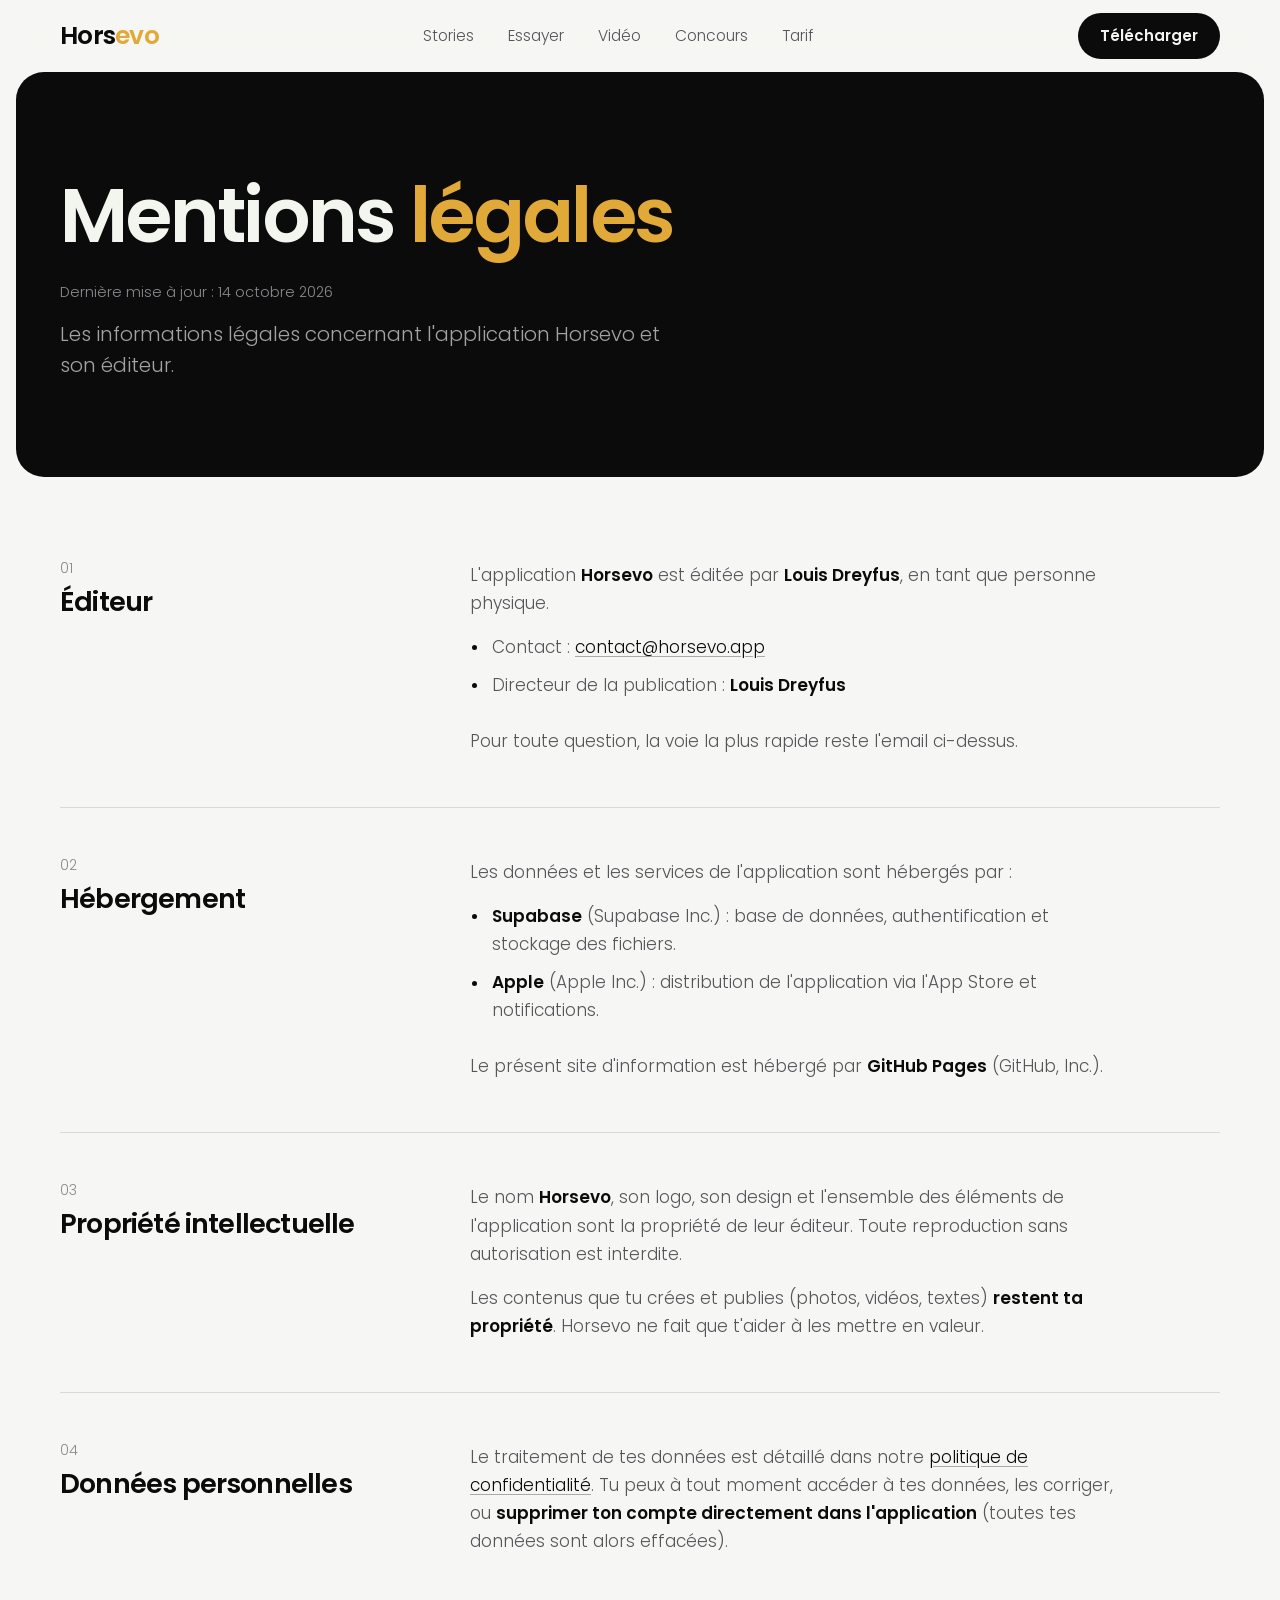
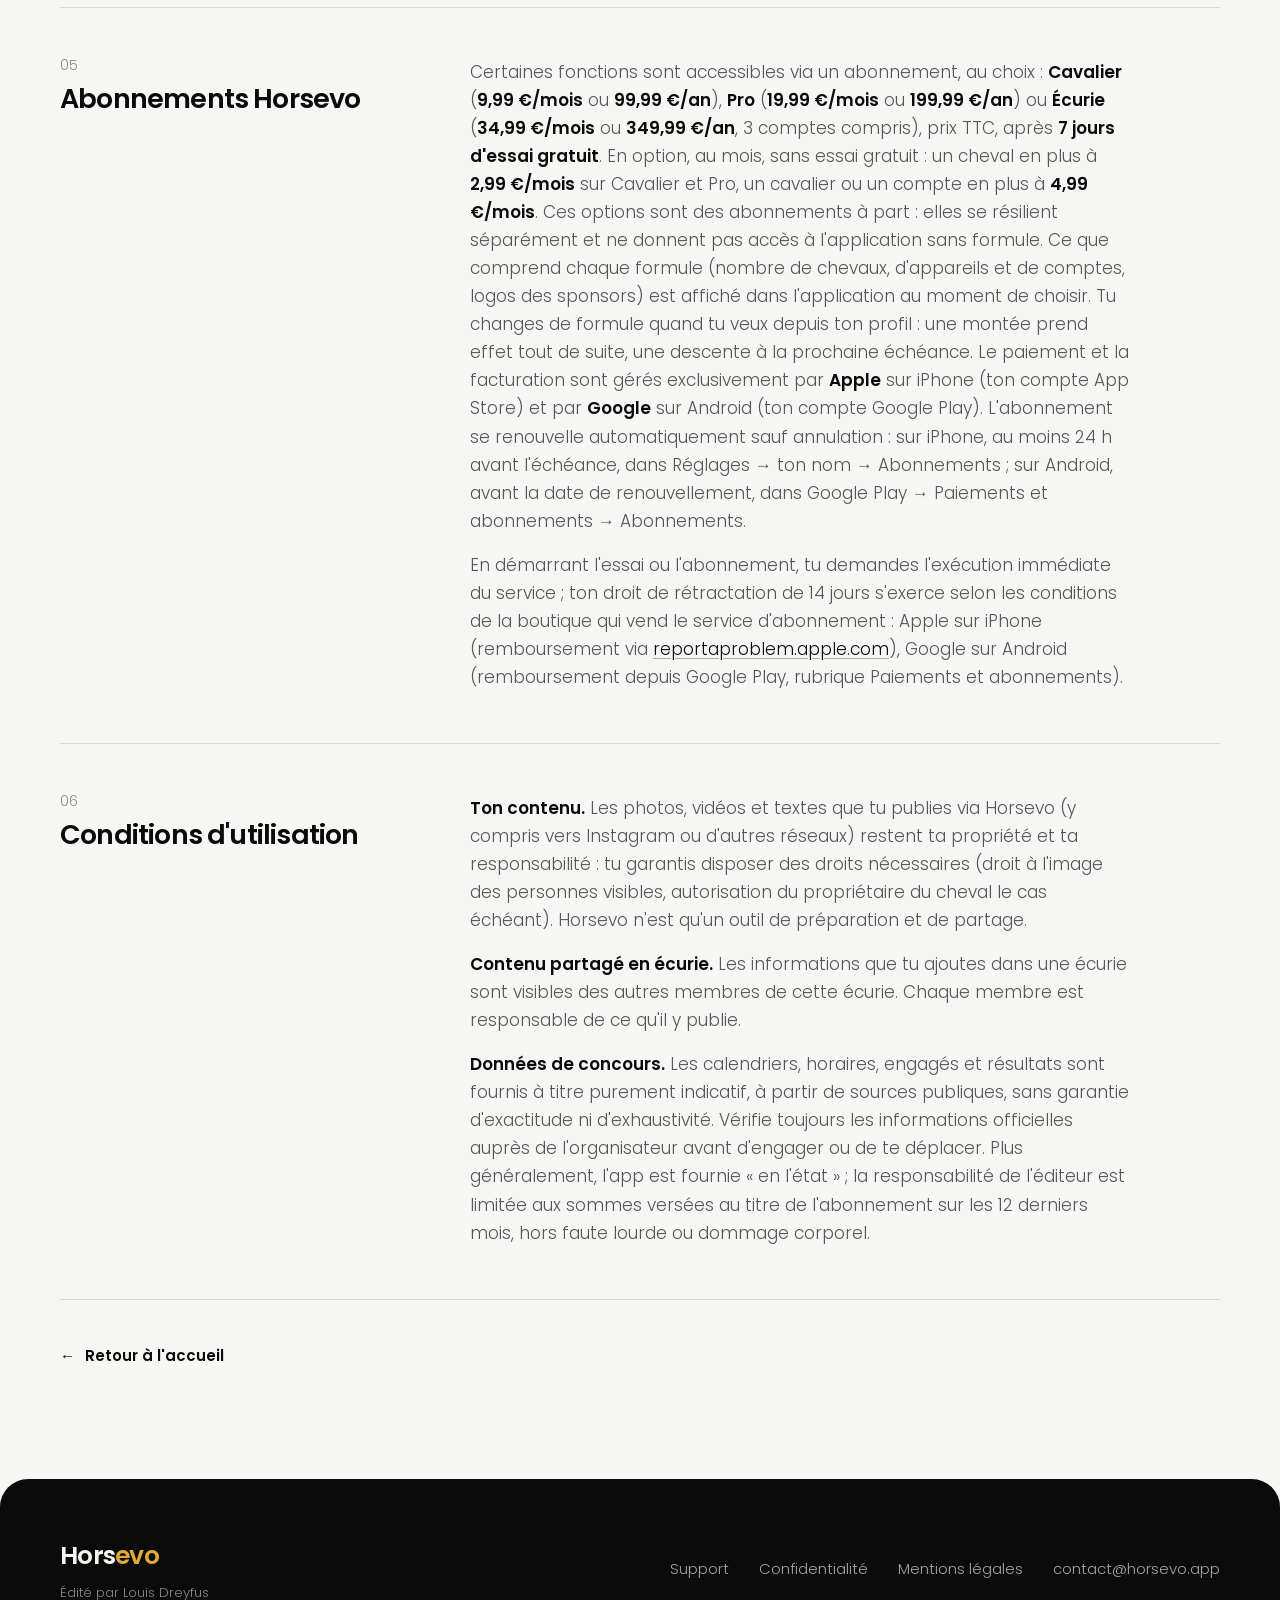
==== commit 96969b06: "Tarif et conditions : chevaux et cavaliers en plus (à publier à l'ouverture) Texte validé par Louis " ====
--- a/conditions.html
+++ b/conditions.html
@@ -74,7 +74,7 @@
 
   <section>
     <h2><span class="num">05</span> Abonnements Horsevo</h2>
-    <p>Certaines fonctions sont accessibles via un abonnement, au choix : <b>Cavalier</b> (<b>9,99 €/mois</b> ou <b>99,99 €/an</b>), <b>Pro</b> (<b>19,99 €/mois</b> ou <b>199,99 €/an</b>) ou <b>Écurie</b> (<b>34,99 €/mois</b> ou <b>349,99 €/an</b>, 3 comptes compris), prix TTC, après <b>7 jours d'essai gratuit</b>. Ce que comprend chaque formule (nombre de chevaux, d'appareils et de comptes, logos des sponsors) est affiché dans l'application au moment de choisir. Tu changes de formule quand tu veux depuis ton profil : une montée prend effet tout de suite, une descente à la prochaine échéance. Le paiement et la facturation sont gérés exclusivement par <b>Apple</b> sur iPhone (ton compte App Store) et par <b>Google</b> sur Android (ton compte Google Play). L'abonnement se renouvelle automatiquement sauf annulation : sur iPhone, au moins 24 h avant l'échéance, dans Réglages → ton nom → Abonnements ; sur Android, avant la date de renouvellement, dans Google Play → Paiements et abonnements → Abonnements.</p>
+    <p>Certaines fonctions sont accessibles via un abonnement, au choix : <b>Cavalier</b> (<b>9,99 €/mois</b> ou <b>99,99 €/an</b>), <b>Pro</b> (<b>19,99 €/mois</b> ou <b>199,99 €/an</b>) ou <b>Écurie</b> (<b>34,99 €/mois</b> ou <b>349,99 €/an</b>, 3 comptes compris), prix TTC, après <b>7 jours d'essai gratuit</b>. En option, au mois, sans essai gratuit : un cheval en plus à <b>2,99 €/mois</b> sur Cavalier et Pro, un cavalier ou un compte en plus à <b>4,99 €/mois</b>. Ces options sont des abonnements à part : elles se résilient séparément et ne donnent pas accès à l'application sans formule. Ce que comprend chaque formule (nombre de chevaux, d'appareils et de comptes, logos des sponsors) est affiché dans l'application au moment de choisir. Tu changes de formule quand tu veux depuis ton profil : une montée prend effet tout de suite, une descente à la prochaine échéance. Le paiement et la facturation sont gérés exclusivement par <b>Apple</b> sur iPhone (ton compte App Store) et par <b>Google</b> sur Android (ton compte Google Play). L'abonnement se renouvelle automatiquement sauf annulation : sur iPhone, au moins 24 h avant l'échéance, dans Réglages → ton nom → Abonnements ; sur Android, avant la date de renouvellement, dans Google Play → Paiements et abonnements → Abonnements.</p>
     <p>En démarrant l'essai ou l'abonnement, tu demandes l'exécution immédiate du service ; ton droit de rétractation de 14 jours s'exerce selon les conditions de la boutique qui vend le service d'abonnement : Apple sur iPhone (remboursement via <a href="https://reportaproblem.apple.com" rel="noopener">reportaproblem.apple.com</a>), Google sur Android (remboursement depuis Google Play, rubrique Paiements et abonnements).</p>
   </section>
 
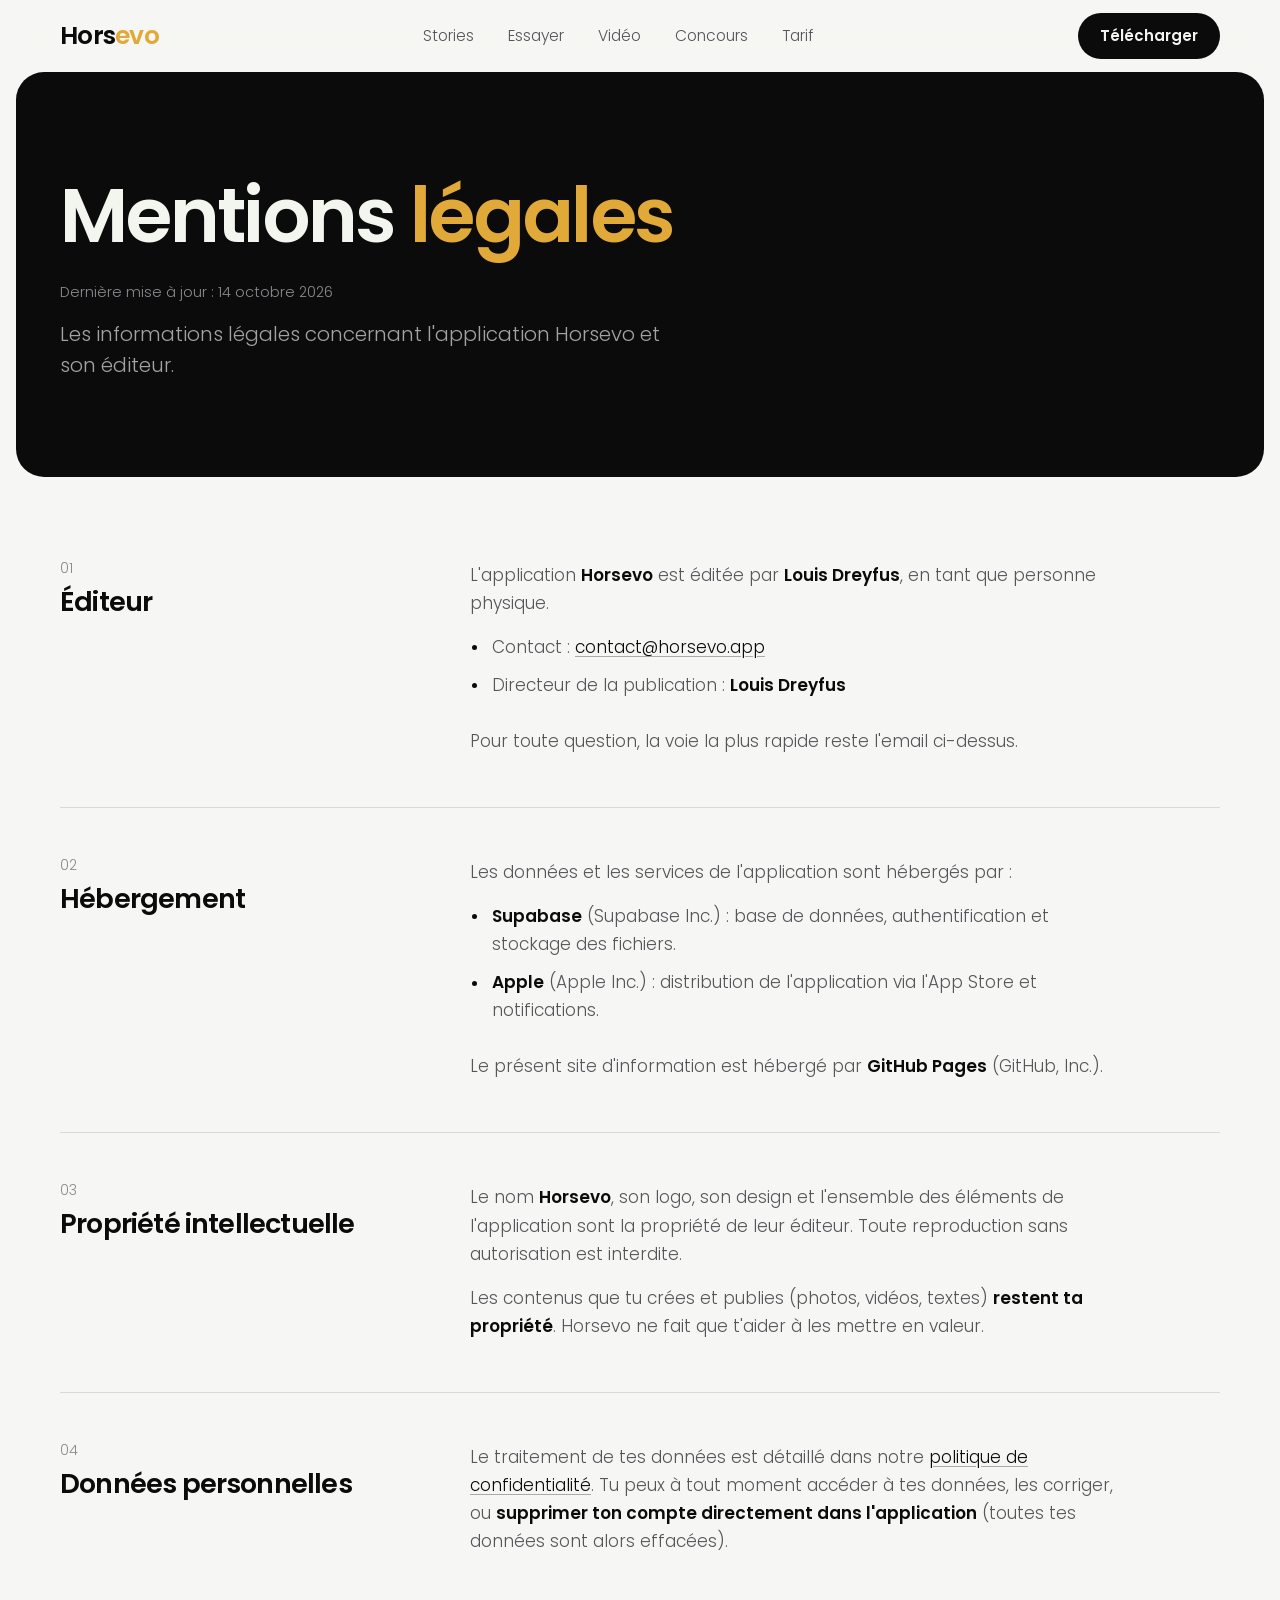
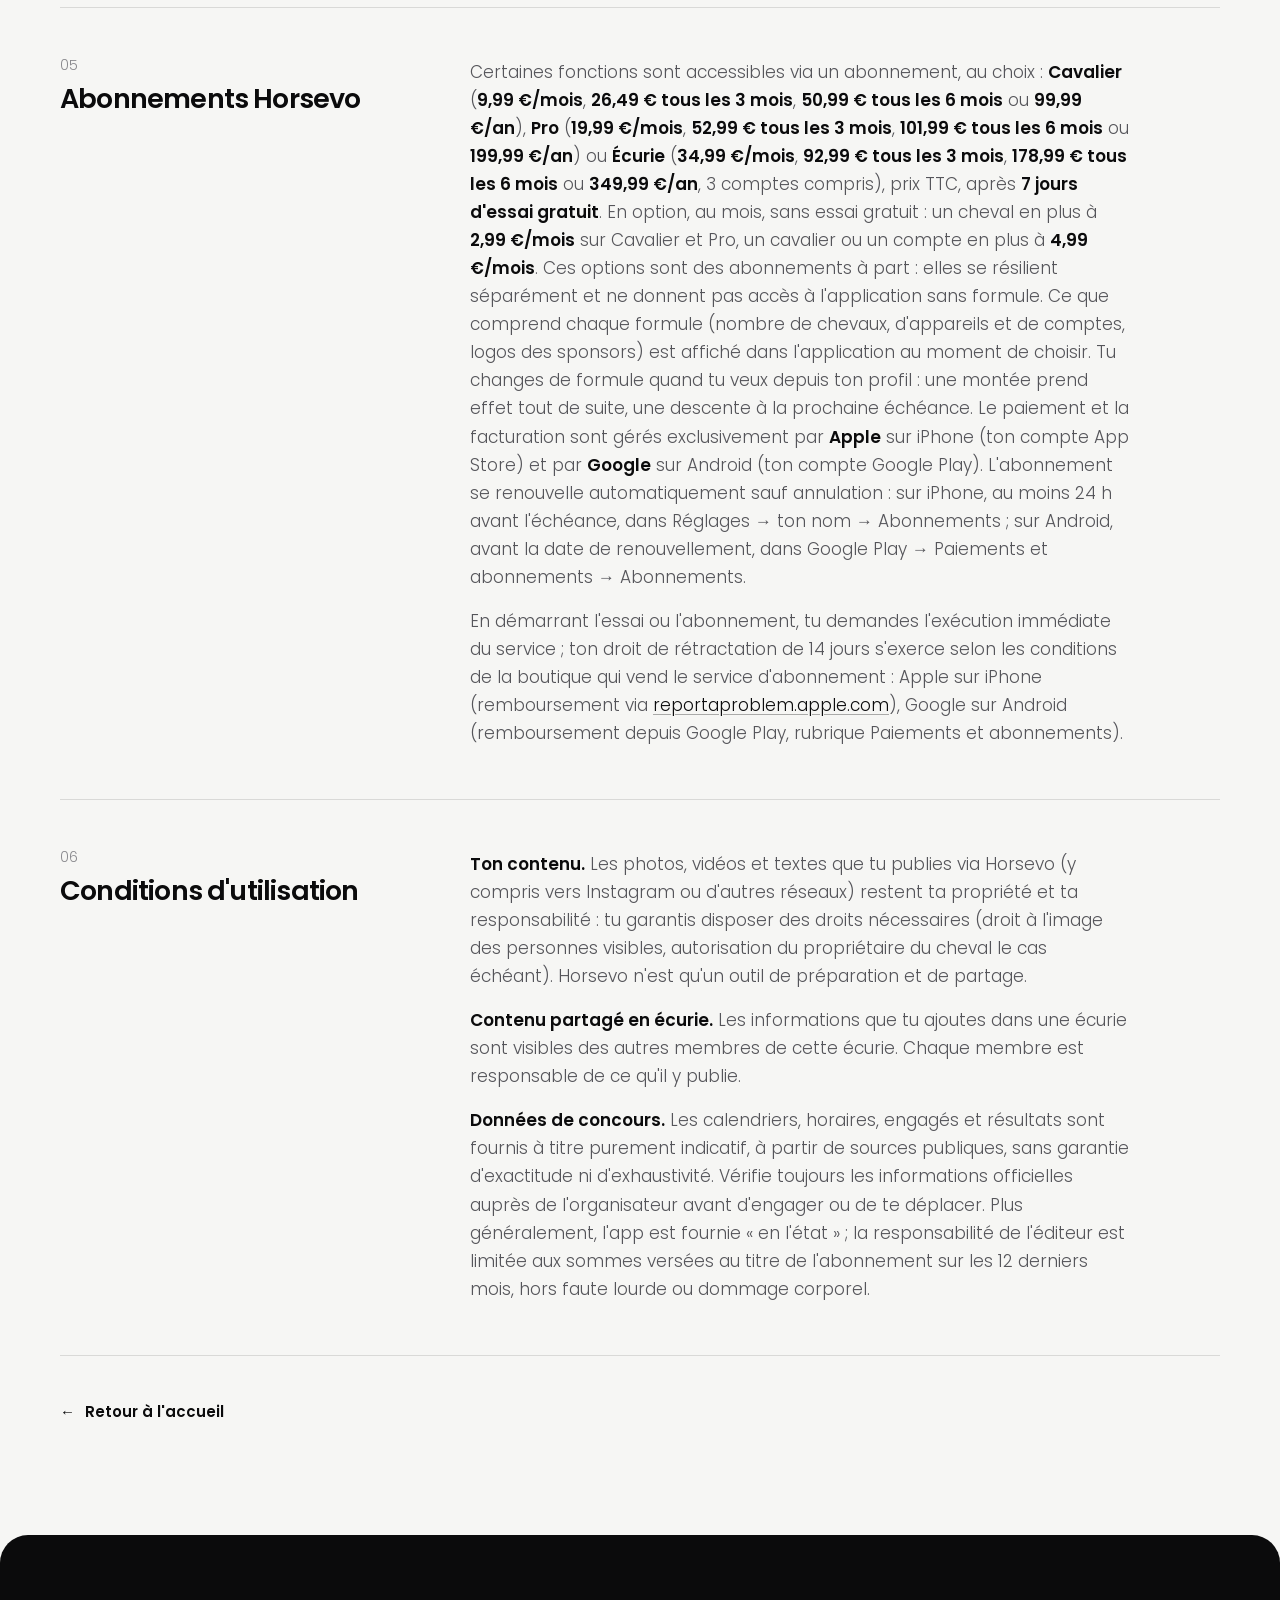
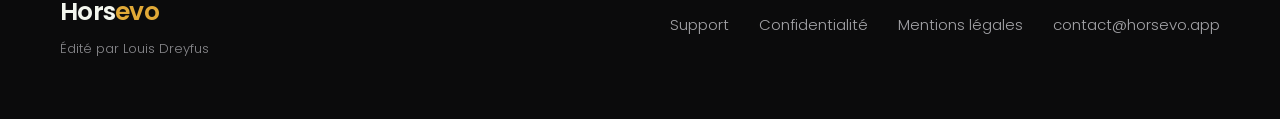
==== commit 127a5f66: "Tarif et conditions : payer tous les 3 mois ou tous les 6 mois (à publier quand Apple aura validé le" ====
--- a/conditions.html
+++ b/conditions.html
@@ -74,7 +74,7 @@
 
   <section>
     <h2><span class="num">05</span> Abonnements Horsevo</h2>
-    <p>Certaines fonctions sont accessibles via un abonnement, au choix : <b>Cavalier</b> (<b>9,99 €/mois</b> ou <b>99,99 €/an</b>), <b>Pro</b> (<b>19,99 €/mois</b> ou <b>199,99 €/an</b>) ou <b>Écurie</b> (<b>34,99 €/mois</b> ou <b>349,99 €/an</b>, 3 comptes compris), prix TTC, après <b>7 jours d'essai gratuit</b>. En option, au mois, sans essai gratuit : un cheval en plus à <b>2,99 €/mois</b> sur Cavalier et Pro, un cavalier ou un compte en plus à <b>4,99 €/mois</b>. Ces options sont des abonnements à part : elles se résilient séparément et ne donnent pas accès à l'application sans formule. Ce que comprend chaque formule (nombre de chevaux, d'appareils et de comptes, logos des sponsors) est affiché dans l'application au moment de choisir. Tu changes de formule quand tu veux depuis ton profil : une montée prend effet tout de suite, une descente à la prochaine échéance. Le paiement et la facturation sont gérés exclusivement par <b>Apple</b> sur iPhone (ton compte App Store) et par <b>Google</b> sur Android (ton compte Google Play). L'abonnement se renouvelle automatiquement sauf annulation : sur iPhone, au moins 24 h avant l'échéance, dans Réglages → ton nom → Abonnements ; sur Android, avant la date de renouvellement, dans Google Play → Paiements et abonnements → Abonnements.</p>
+    <p>Certaines fonctions sont accessibles via un abonnement, au choix : <b>Cavalier</b> (<b>9,99 €/mois</b>, <b>26,49 € tous les 3 mois</b>, <b>50,99 € tous les 6 mois</b> ou <b>99,99 €/an</b>), <b>Pro</b> (<b>19,99 €/mois</b>, <b>52,99 € tous les 3 mois</b>, <b>101,99 € tous les 6 mois</b> ou <b>199,99 €/an</b>) ou <b>Écurie</b> (<b>34,99 €/mois</b>, <b>92,99 € tous les 3 mois</b>, <b>178,99 € tous les 6 mois</b> ou <b>349,99 €/an</b>, 3 comptes compris), prix TTC, après <b>7 jours d'essai gratuit</b>. En option, au mois, sans essai gratuit : un cheval en plus à <b>2,99 €/mois</b> sur Cavalier et Pro, un cavalier ou un compte en plus à <b>4,99 €/mois</b>. Ces options sont des abonnements à part : elles se résilient séparément et ne donnent pas accès à l'application sans formule. Ce que comprend chaque formule (nombre de chevaux, d'appareils et de comptes, logos des sponsors) est affiché dans l'application au moment de choisir. Tu changes de formule quand tu veux depuis ton profil : une montée prend effet tout de suite, une descente à la prochaine échéance. Le paiement et la facturation sont gérés exclusivement par <b>Apple</b> sur iPhone (ton compte App Store) et par <b>Google</b> sur Android (ton compte Google Play). L'abonnement se renouvelle automatiquement sauf annulation : sur iPhone, au moins 24 h avant l'échéance, dans Réglages → ton nom → Abonnements ; sur Android, avant la date de renouvellement, dans Google Play → Paiements et abonnements → Abonnements.</p>
     <p>En démarrant l'essai ou l'abonnement, tu demandes l'exécution immédiate du service ; ton droit de rétractation de 14 jours s'exerce selon les conditions de la boutique qui vend le service d'abonnement : Apple sur iPhone (remboursement via <a href="https://reportaproblem.apple.com" rel="noopener">reportaproblem.apple.com</a>), Google sur Android (remboursement depuis Google Play, rubrique Paiements et abonnements).</p>
   </section>
 
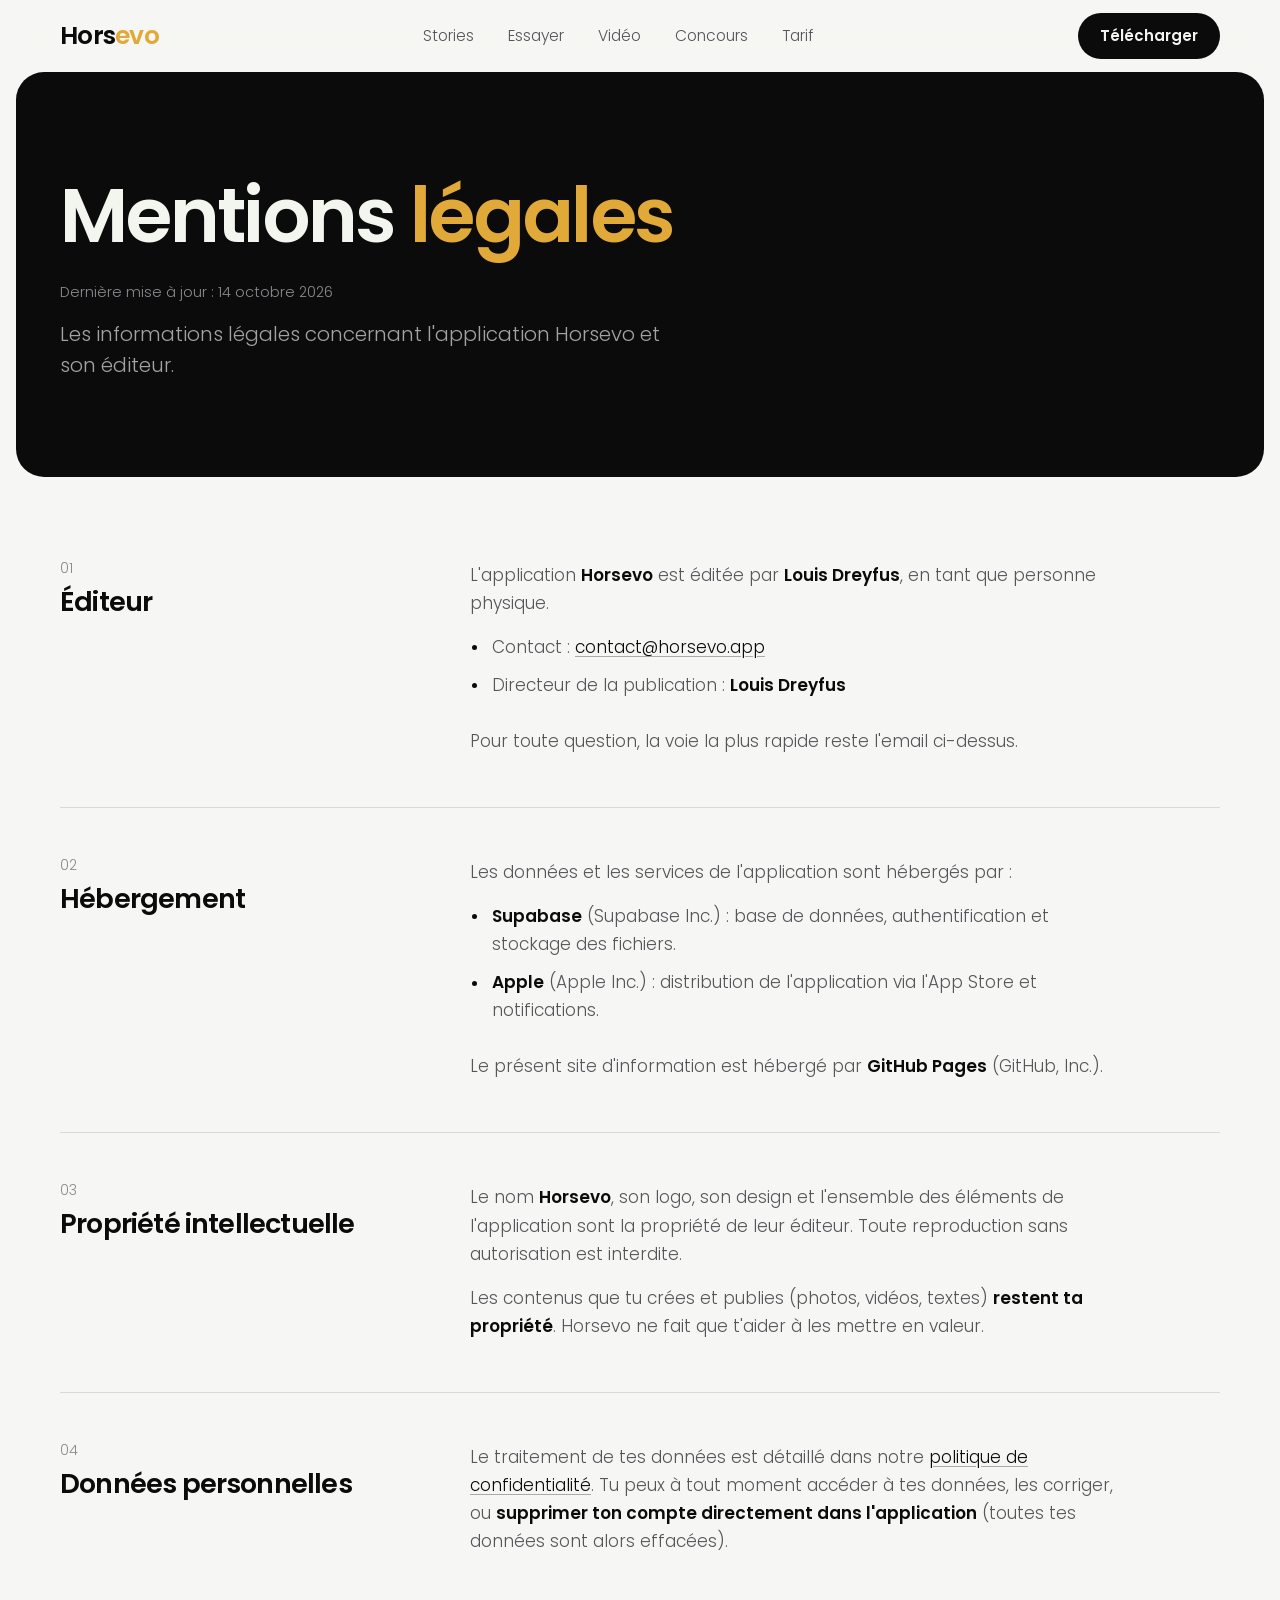
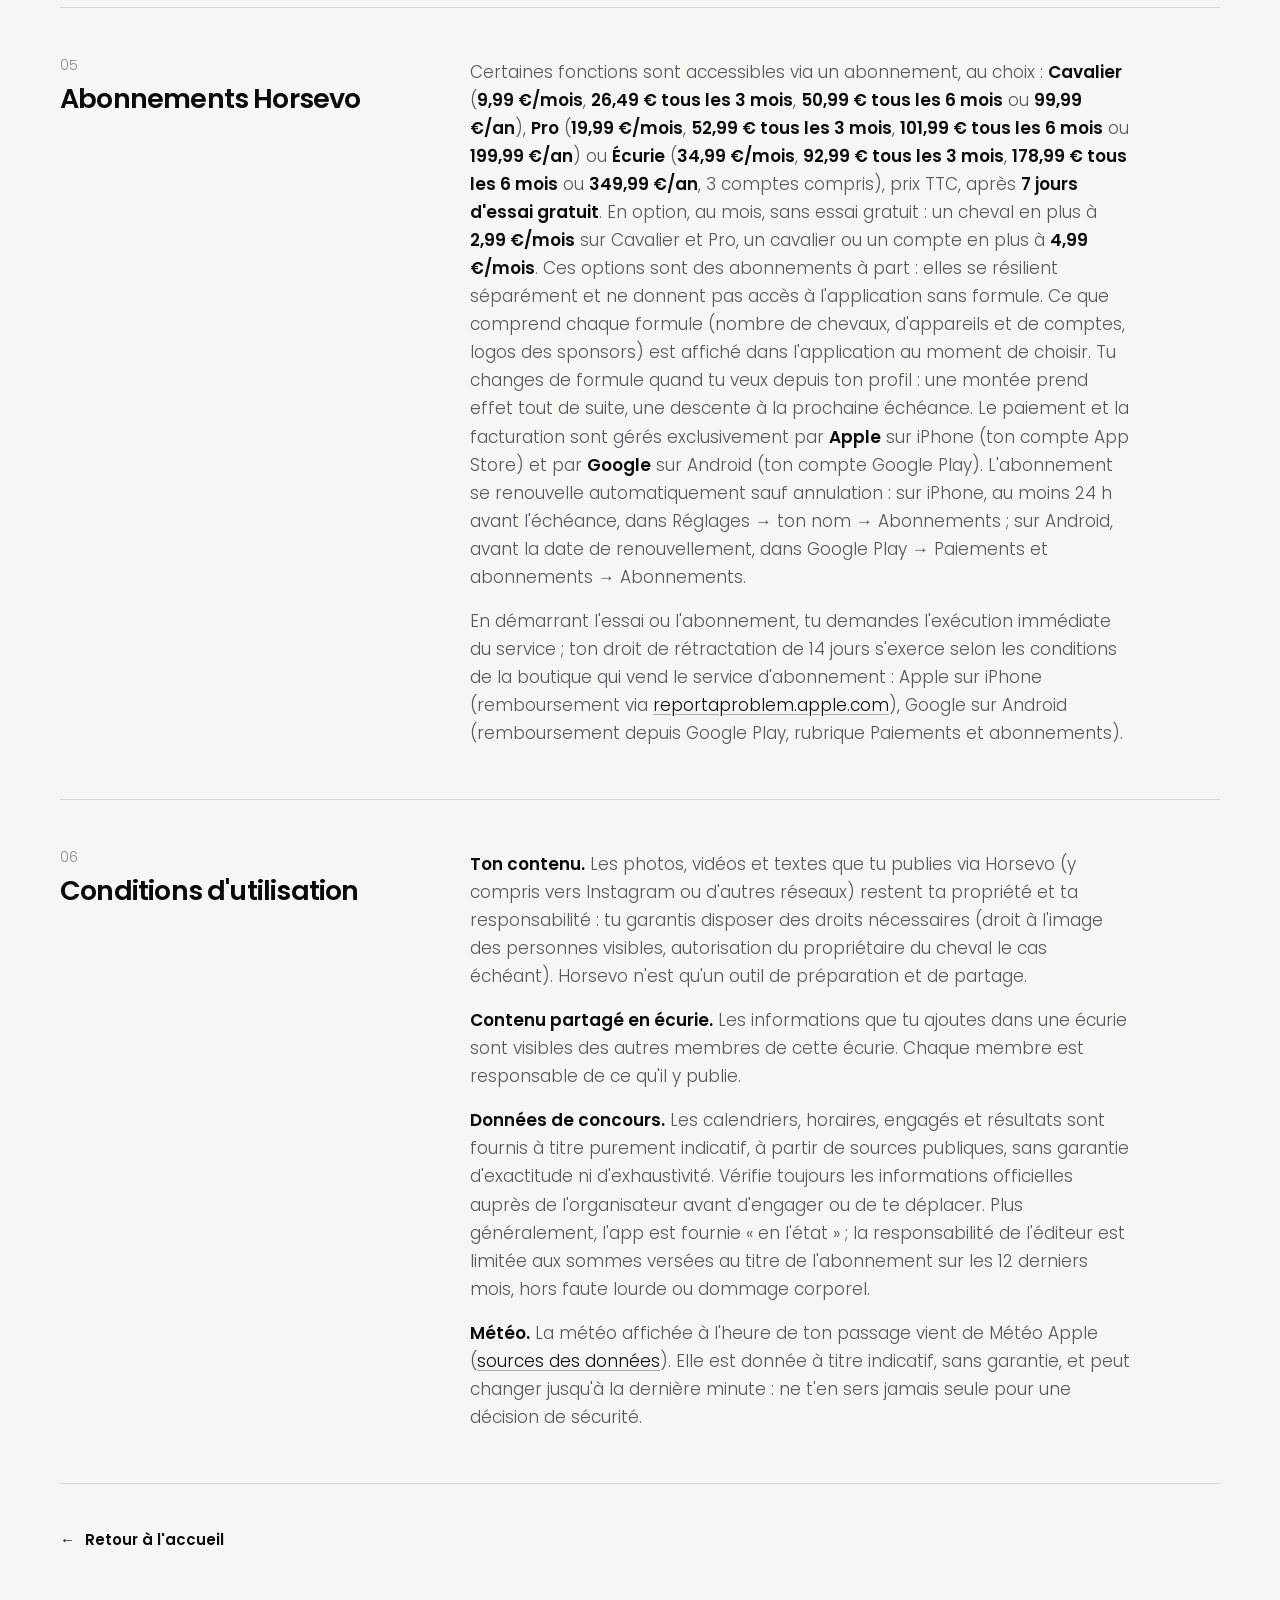
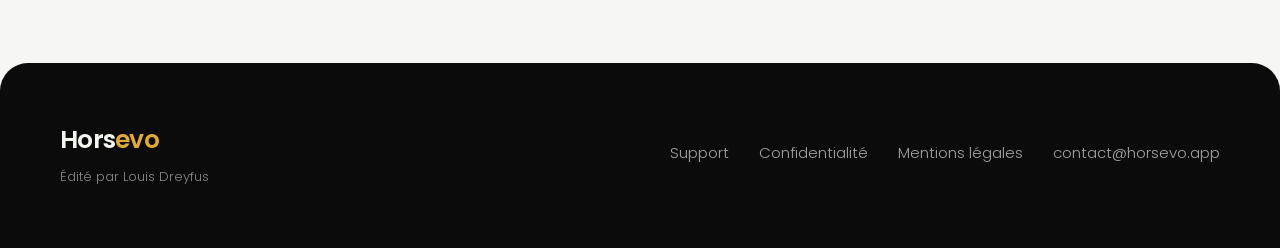
==== commit 4099e5d3: "Conditions : la météo de l'heure de passage (Météo Apple), donnée à titre indicatif Co-Authored-By: " ====
--- a/conditions.html
+++ b/conditions.html
@@ -83,6 +83,7 @@
     <p><b>Ton contenu.</b> Les photos, vidéos et textes que tu publies via Horsevo (y compris vers Instagram ou d'autres réseaux) restent ta propriété et ta responsabilité : tu garantis disposer des droits nécessaires (droit à l'image des personnes visibles, autorisation du propriétaire du cheval le cas échéant). Horsevo n'est qu'un outil de préparation et de partage.</p>
     <p><b>Contenu partagé en écurie.</b> Les informations que tu ajoutes dans une écurie sont visibles des autres membres de cette écurie. Chaque membre est responsable de ce qu'il y publie.</p>
     <p><b>Données de concours.</b> Les calendriers, horaires, engagés et résultats sont fournis à titre purement indicatif, à partir de sources publiques, sans garantie d'exactitude ni d'exhaustivité. Vérifie toujours les informations officielles auprès de l'organisateur avant d'engager ou de te déplacer. Plus généralement, l'app est fournie « en l'état » ; la responsabilité de l'éditeur est limitée aux sommes versées au titre de l'abonnement sur les 12 derniers mois, hors faute lourde ou dommage corporel.</p>
+    <p><b>Météo.</b> La météo affichée à l'heure de ton passage vient de Météo Apple (<a href="https://weatherkit.apple.com/legal-attribution.html">sources des données</a>). Elle est donnée à titre indicatif, sans garantie, et peut changer jusqu'à la dernière minute : ne t'en sers jamais seule pour une décision de sécurité.</p>
   </section>
 
   <a class="back" href="/">Retour à l'accueil</a>
